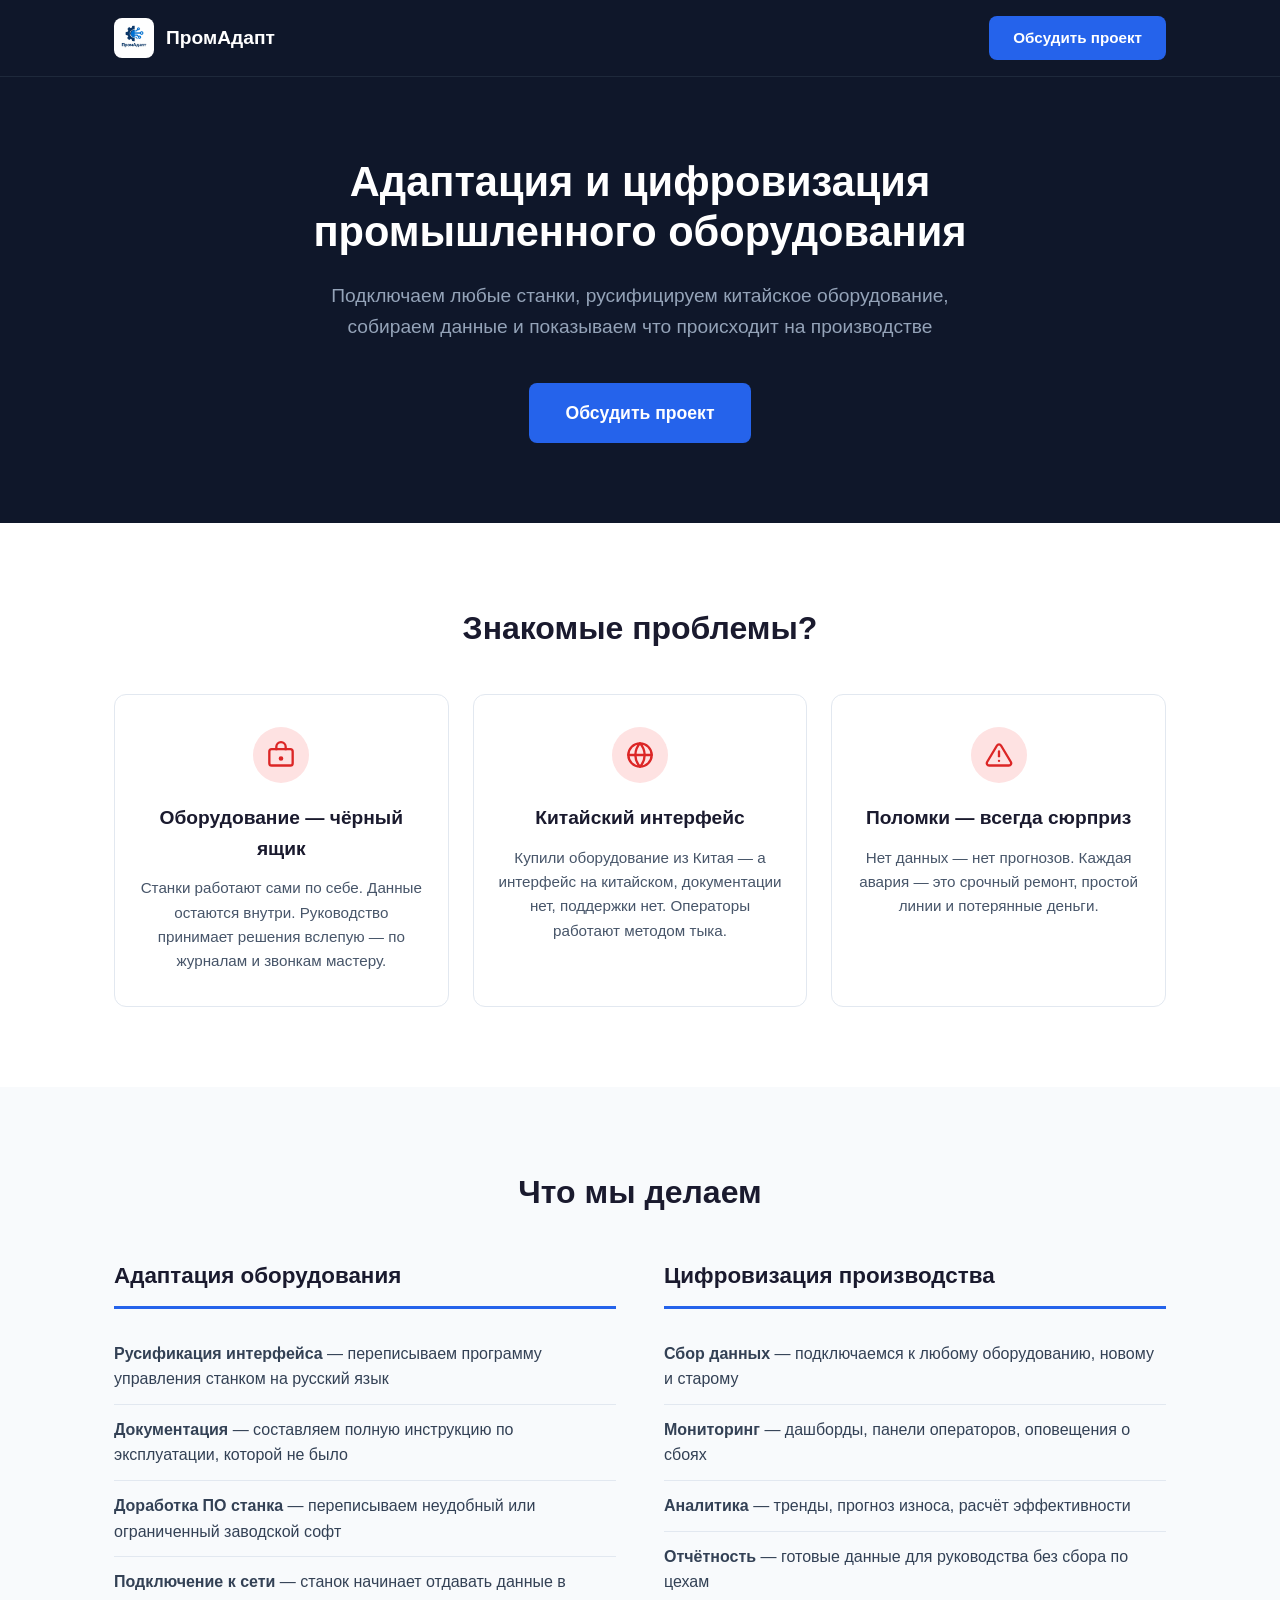
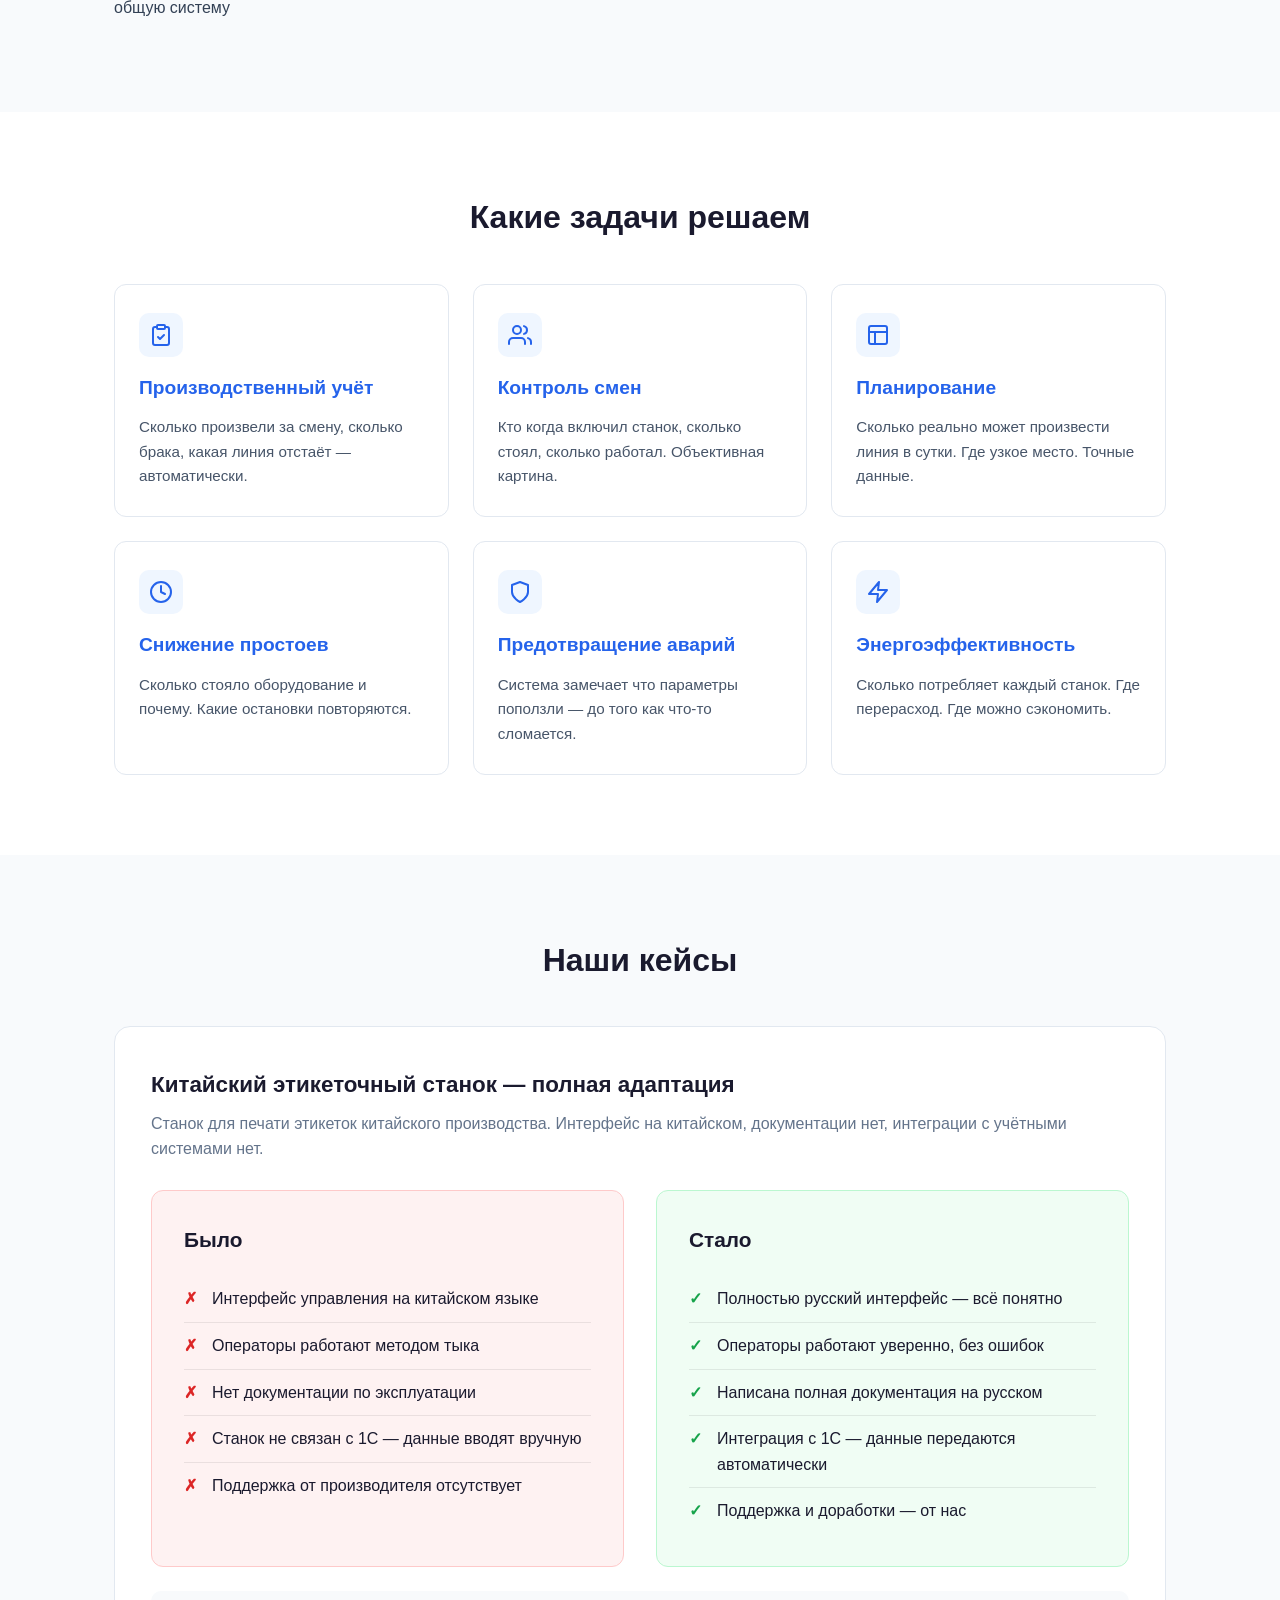
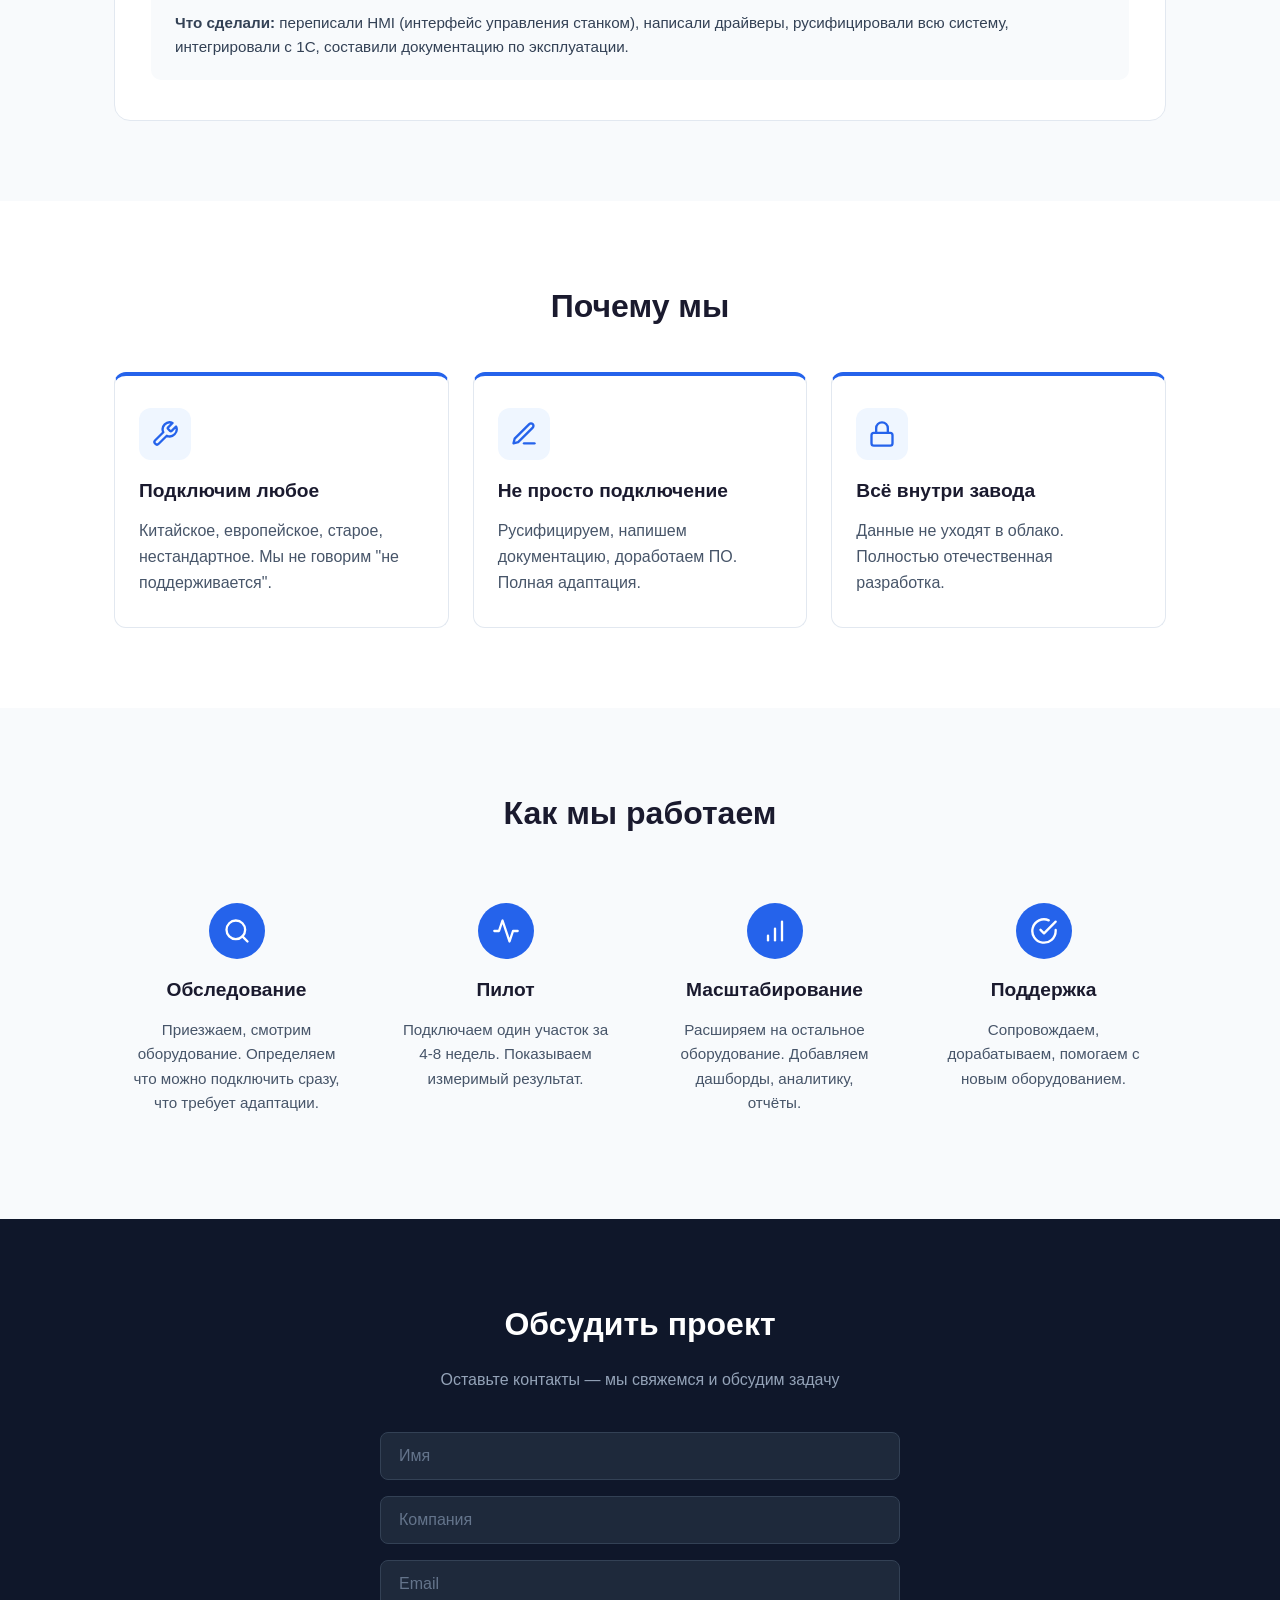
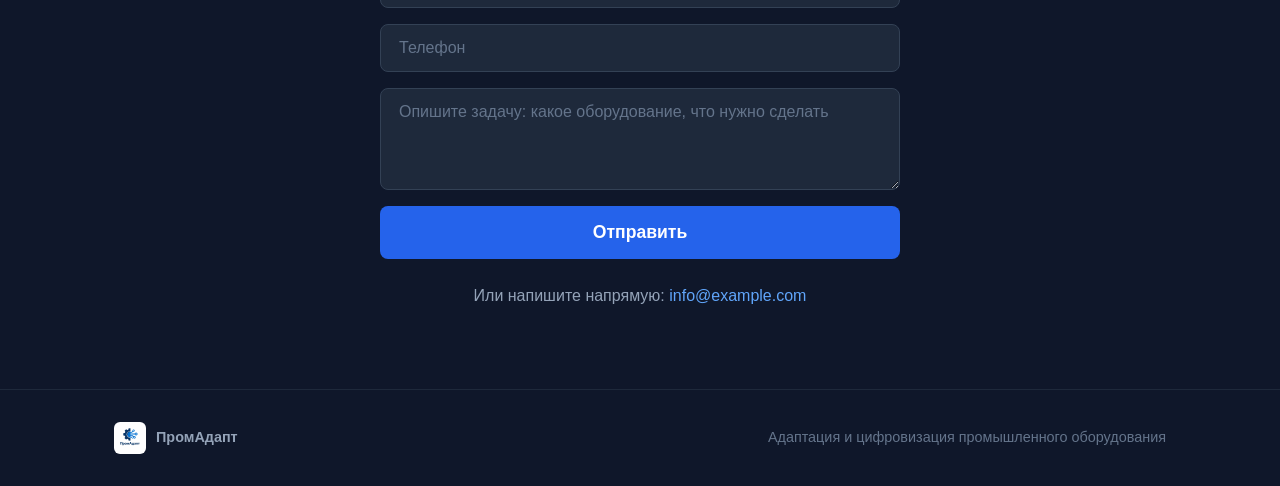
==== index.html @ c541c6a9 "landing page" ====
<!DOCTYPE html>
<html lang="ru">
<head>
    <meta charset="UTF-8">
    <meta name="viewport" content="width=device-width, initial-scale=1.0">
    <title>ПромАдапт — адаптация и цифровизация промышленного оборудования</title>
    <link rel="icon" type="image/png" href="img.png">
    <link rel="stylesheet" href="style.css">
</head>
<body>

<nav class="navbar">
    <div class="container nav-inner">
        <a href="#" class="logo">
            <img src="img.png" alt="ПромАдапт" class="logo-img">
            <span class="logo-text">ПромАдапт</span>
        </a>
        <a href="#contact" class="nav-btn">Обсудить проект</a>
    </div>
</nav>

<header class="hero">
    <div class="container">
        <h1>Адаптация и цифровизация промышленного оборудования</h1>
        <p class="hero-sub">Подключаем любые станки, русифицируем китайское оборудование, собираем данные и показываем что происходит на производстве</p>
        <a href="#contact" class="btn">Обсудить проект</a>
    </div>
</header>

<section class="problems">
    <div class="container">
        <h2>Знакомые проблемы?</h2>
        <div class="grid-3">
            <div class="card">
                <div class="card-icon"><svg width="28" height="28" viewBox="0 0 24 24" fill="none" stroke="currentColor" stroke-width="2" stroke-linecap="round" stroke-linejoin="round"><rect x="2" y="7" width="20" height="14" rx="2"/><path d="M16 7V5a4 4 0 0 0-8 0v2"/><circle cx="12" cy="15" r="1"/></svg></div>
                <h3>Оборудование — чёрный ящик</h3>
                <p>Станки работают сами по себе. Данные остаются внутри. Руководство принимает решения вслепую — по журналам и звонкам мастеру.</p>
            </div>
            <div class="card">
                <div class="card-icon"><svg width="28" height="28" viewBox="0 0 24 24" fill="none" stroke="currentColor" stroke-width="2" stroke-linecap="round" stroke-linejoin="round"><circle cx="12" cy="12" r="10"/><path d="M2 12h20"/><path d="M12 2a15.3 15.3 0 0 1 4 10 15.3 15.3 0 0 1-4 10 15.3 15.3 0 0 1-4-10 15.3 15.3 0 0 1 4-10z"/></svg></div>
                <h3>Китайский интерфейс</h3>
                <p>Купили оборудование из Китая — а интерфейс на китайском, документации нет, поддержки нет. Операторы работают методом тыка.</p>
            </div>
            <div class="card">
                <div class="card-icon"><svg width="28" height="28" viewBox="0 0 24 24" fill="none" stroke="currentColor" stroke-width="2" stroke-linecap="round" stroke-linejoin="round"><path d="M10.29 3.86L1.82 18a2 2 0 0 0 1.71 3h16.94a2 2 0 0 0 1.71-3L13.71 3.86a2 2 0 0 0-3.42 0z"/><line x1="12" y1="9" x2="12" y2="13"/><line x1="12" y1="17" x2="12.01" y2="17"/></svg></div>
                <h3>Поломки — всегда сюрприз</h3>
                <p>Нет данных — нет прогнозов. Каждая авария — это срочный ремонт, простой линии и потерянные деньги.</p>
            </div>
        </div>
    </div>
</section>

<section class="services">
    <div class="container">
        <h2>Что мы делаем</h2>
        <div class="two-cols">
            <div class="col">
                <h3>Адаптация оборудования</h3>
                <ul>
                    <li><strong>Русификация интерфейса</strong> — переписываем программу управления станком на русский язык</li>
                    <li><strong>Документация</strong> — составляем полную инструкцию по эксплуатации, которой не было</li>
                    <li><strong>Доработка ПО станка</strong> — переписываем неудобный или ограниченный заводской софт</li>
                    <li><strong>Подключение к сети</strong> — станок начинает отдавать данные в общую систему</li>
                </ul>
            </div>
            <div class="col">
                <h3>Цифровизация производства</h3>
                <ul>
                    <li><strong>Сбор данных</strong> — подключаемся к любому оборудованию, новому и старому</li>
                    <li><strong>Мониторинг</strong> — дашборды, панели операторов, оповещения о сбоях</li>
                    <li><strong>Аналитика</strong> — тренды, прогноз износа, расчёт эффективности</li>
                    <li><strong>Отчётность</strong> — готовые данные для руководства без сбора по цехам</li>
                </ul>
            </div>
        </div>
    </div>
</section>

<section class="tasks">
    <div class="container">
        <h2>Какие задачи решаем</h2>
        <div class="grid-3">
            <div class="task-card">
                <div class="task-icon"><svg width="24" height="24" viewBox="0 0 24 24" fill="none" stroke="currentColor" stroke-width="2" stroke-linecap="round" stroke-linejoin="round"><path d="M16 4h2a2 2 0 0 1 2 2v14a2 2 0 0 1-2 2H6a2 2 0 0 1-2-2V6a2 2 0 0 1 2-2h2"/><rect x="8" y="2" width="8" height="4" rx="1"/><path d="M9 14l2 2 4-4"/></svg></div>
                <h3>Производственный учёт</h3>
                <p>Сколько произвели за смену, сколько брака, какая линия отстаёт — автоматически.</p>
            </div>
            <div class="task-card">
                <div class="task-icon"><svg width="24" height="24" viewBox="0 0 24 24" fill="none" stroke="currentColor" stroke-width="2" stroke-linecap="round" stroke-linejoin="round"><path d="M17 21v-2a4 4 0 0 0-4-4H5a4 4 0 0 0-4 4v2"/><circle cx="9" cy="7" r="4"/><path d="M23 21v-2a4 4 0 0 0-3-3.87"/><path d="M16 3.13a4 4 0 0 1 0 7.75"/></svg></div>
                <h3>Контроль смен</h3>
                <p>Кто когда включил станок, сколько стоял, сколько работал. Объективная картина.</p>
            </div>
            <div class="task-card">
                <div class="task-icon"><svg width="24" height="24" viewBox="0 0 24 24" fill="none" stroke="currentColor" stroke-width="2" stroke-linecap="round" stroke-linejoin="round"><rect x="3" y="3" width="18" height="18" rx="2"/><path d="M3 9h18"/><path d="M9 21V9"/></svg></div>
                <h3>Планирование</h3>
                <p>Сколько реально может произвести линия в сутки. Где узкое место. Точные данные.</p>
            </div>
            <div class="task-card">
                <div class="task-icon"><svg width="24" height="24" viewBox="0 0 24 24" fill="none" stroke="currentColor" stroke-width="2" stroke-linecap="round" stroke-linejoin="round"><circle cx="12" cy="12" r="10"/><polyline points="12 6 12 12 16 14"/></svg></div>
                <h3>Снижение простоев</h3>
                <p>Сколько стояло оборудование и почему. Какие остановки повторяются.</p>
            </div>
            <div class="task-card">
                <div class="task-icon"><svg width="24" height="24" viewBox="0 0 24 24" fill="none" stroke="currentColor" stroke-width="2" stroke-linecap="round" stroke-linejoin="round"><path d="M12 22s8-4 8-10V5l-8-3-8 3v7c0 6 8 10 8 10z"/></svg></div>
                <h3>Предотвращение аварий</h3>
                <p>Система замечает что параметры поползли — до того как что-то сломается.</p>
            </div>
            <div class="task-card">
                <div class="task-icon"><svg width="24" height="24" viewBox="0 0 24 24" fill="none" stroke="currentColor" stroke-width="2" stroke-linecap="round" stroke-linejoin="round"><path d="M13 2L3 14h9l-1 8 10-12h-9l1-8z"/></svg></div>
                <h3>Энергоэффективность</h3>
                <p>Сколько потребляет каждый станок. Где перерасход. Где можно сэкономить.</p>
            </div>
        </div>
    </div>
</section>

<section class="cases">
    <div class="container">
        <h2>Наши кейсы</h2>

        <div class="case">
            <h3>Китайский этикеточный станок — полная адаптация</h3>
            <p class="case-desc">Станок для печати этикеток китайского производства. Интерфейс на китайском, документации нет, интеграции с учётными системами нет.</p>
            <div class="comparison">
                <div class="comp-col comp-before">
                    <h3>Было</h3>
                    <ul>
                        <li>Интерфейс управления на китайском языке</li>
                        <li>Операторы работают методом тыка</li>
                        <li>Нет документации по эксплуатации</li>
                        <li>Станок не связан с 1С — данные вводят вручную</li>
                        <li>Поддержка от производителя отсутствует</li>
                    </ul>
                </div>
                <div class="comp-col comp-after">
                    <h3>Стало</h3>
                    <ul>
                        <li>Полностью русский интерфейс — всё понятно</li>
                        <li>Операторы работают уверенно, без ошибок</li>
                        <li>Написана полная документация на русском</li>
                        <li>Интеграция с 1С — данные передаются автоматически</li>
                        <li>Поддержка и доработки — от нас</li>
                    </ul>
                </div>
            </div>
            <div class="case-details">
                <p><strong>Что сделали:</strong> переписали HMI (интерфейс управления станком), написали драйверы, русифицировали всю систему, интегрировали с 1С, составили документацию по эксплуатации.</p>
            </div>
        </div>

    </div>
</section>

<section class="why-us">
    <div class="container">
        <h2>Почему мы</h2>
        <div class="grid-3">
            <div class="why-card">
                <div class="why-icon"><svg width="28" height="28" viewBox="0 0 24 24" fill="none" stroke="currentColor" stroke-width="2" stroke-linecap="round" stroke-linejoin="round"><path d="M14.7 6.3a1 1 0 0 0 0 1.4l1.6 1.6a1 1 0 0 0 1.4 0l3.77-3.77a6 6 0 0 1-7.94 7.94l-6.91 6.91a2.12 2.12 0 0 1-3-3l6.91-6.91a6 6 0 0 1 7.94-7.94l-3.76 3.76z"/></svg></div>
                <h3>Подключим любое</h3>
                <p>Китайское, европейское, старое, нестандартное. Мы не говорим "не поддерживается".</p>
            </div>
            <div class="why-card">
                <div class="why-icon"><svg width="28" height="28" viewBox="0 0 24 24" fill="none" stroke="currentColor" stroke-width="2" stroke-linecap="round" stroke-linejoin="round"><path d="M12 20h9"/><path d="M16.5 3.5a2.121 2.121 0 0 1 3 3L7 19l-4 1 1-4L16.5 3.5z"/></svg></div>
                <h3>Не просто подключение</h3>
                <p>Русифицируем, напишем документацию, доработаем ПО. Полная адаптация.</p>
            </div>
            <div class="why-card">
                <div class="why-icon"><svg width="28" height="28" viewBox="0 0 24 24" fill="none" stroke="currentColor" stroke-width="2" stroke-linecap="round" stroke-linejoin="round"><rect x="3" y="11" width="18" height="11" rx="2"/><path d="M7 11V7a5 5 0 0 1 10 0v4"/></svg></div>
                <h3>Всё внутри завода</h3>
                <p>Данные не уходят в облако. Полностью отечественная разработка.</p>
            </div>
        </div>
    </div>
</section>

<section class="process">
    <div class="container">
        <h2>Как мы работаем</h2>
        <div class="steps">
            <div class="step">
                <div class="step-icon"><svg width="28" height="28" viewBox="0 0 24 24" fill="none" stroke="currentColor" stroke-width="2" stroke-linecap="round" stroke-linejoin="round"><circle cx="11" cy="11" r="8"/><line x1="21" y1="21" x2="16.65" y2="16.65"/></svg></div>
                <h3>Обследование</h3>
                <p>Приезжаем, смотрим оборудование. Определяем что можно подключить сразу, что требует адаптации.</p>
            </div>
            <div class="step">
                <div class="step-icon"><svg width="28" height="28" viewBox="0 0 24 24" fill="none" stroke="currentColor" stroke-width="2" stroke-linecap="round" stroke-linejoin="round"><polyline points="22 12 18 12 15 21 9 3 6 12 2 12"/></svg></div>
                <h3>Пилот</h3>
                <p>Подключаем один участок за 4-8 недель. Показываем измеримый результат.</p>
            </div>
            <div class="step">
                <div class="step-icon"><svg width="28" height="28" viewBox="0 0 24 24" fill="none" stroke="currentColor" stroke-width="2" stroke-linecap="round" stroke-linejoin="round"><line x1="12" y1="20" x2="12" y2="10"/><line x1="18" y1="20" x2="18" y2="4"/><line x1="6" y1="20" x2="6" y2="16"/></svg></div>
                <h3>Масштабирование</h3>
                <p>Расширяем на остальное оборудование. Добавляем дашборды, аналитику, отчёты.</p>
            </div>
            <div class="step">
                <div class="step-icon"><svg width="28" height="28" viewBox="0 0 24 24" fill="none" stroke="currentColor" stroke-width="2" stroke-linecap="round" stroke-linejoin="round"><path d="M22 11.08V12a10 10 0 1 1-5.93-9.14"/><polyline points="22 4 12 14.01 9 11.01"/></svg></div>
                <h3>Поддержка</h3>
                <p>Сопровождаем, дорабатываем, помогаем с новым оборудованием.</p>
            </div>
        </div>
    </div>
</section>

<section class="contact" id="contact">
    <div class="container">
        <h2>Обсудить проект</h2>
        <p class="contact-sub">Оставьте контакты — мы свяжемся и обсудим задачу</p>
        <form class="form" action="mailto:info@example.com" method="POST" enctype="text/plain">
            <input type="text" name="name" placeholder="Имя" required>
            <input type="text" name="company" placeholder="Компания">
            <input type="email" name="email" placeholder="Email" required>
            <input type="tel" name="phone" placeholder="Телефон">
            <textarea name="message" placeholder="Опишите задачу: какое оборудование, что нужно сделать" rows="4"></textarea>
            <button type="submit" class="btn">Отправить</button>
        </form>
        <p class="contact-email">Или напишите напрямую: <a href="mailto:info@example.com">info@example.com</a></p>
    </div>
</section>

<footer>
    <div class="container footer-inner">
        <div class="footer-logo">
            <img src="img.png" alt="ПромАдапт" class="footer-logo-img">
            <span>ПромАдапт</span>
        </div>
        <p>Адаптация и цифровизация промышленного оборудования</p>
    </div>
</footer>

</body>
</html>
---- style.css ----
* {
    margin: 0;
    padding: 0;
    box-sizing: border-box;
}

body {
    font-family: -apple-system, BlinkMacSystemFont, "Segoe UI", Roboto, Helvetica, Arial, sans-serif;
    color: #1a1a2e;
    line-height: 1.6;
    background: #fff;
}

.container {
    max-width: 1100px;
    margin: 0 auto;
    padding: 0 24px;
}

h2 {
    font-size: 2rem;
    margin-bottom: 40px;
    text-align: center;
}

h3 {
    font-size: 1.2rem;
    margin-bottom: 12px;
}

/* Navbar */

.navbar {
    background: #0f172a;
    padding: 16px 0;
    border-bottom: 1px solid #1e293b;
    position: sticky;
    top: 0;
    z-index: 100;
}

.nav-inner {
    display: flex;
    align-items: center;
    justify-content: space-between;
}

.logo {
    display: flex;
    align-items: center;
    gap: 12px;
    text-decoration: none;
    color: #fff;
}

.logo-img {
    width: 40px;
    height: 40px;
    border-radius: 8px;
}

.logo-text {
    font-size: 1.2rem;
    font-weight: 700;
}

.nav-btn {
    background: #2563eb;
    color: #fff;
    padding: 10px 24px;
    border-radius: 8px;
    text-decoration: none;
    font-size: 0.95rem;
    font-weight: 600;
    transition: background 0.2s;
}

.nav-btn:hover {
    background: #1d4ed8;
}

/* Hero */

.hero {
    background: #0f172a;
    color: #fff;
    padding: 80px 24px 80px;
    text-align: center;
}

.hero h1 {
    font-size: 2.6rem;
    max-width: 800px;
    margin: 0 auto 24px;
    line-height: 1.2;
}

.hero-sub {
    font-size: 1.2rem;
    color: #94a3b8;
    max-width: 650px;
    margin: 0 auto 40px;
}

.btn {
    display: inline-block;
    background: #2563eb;
    color: #fff;
    padding: 16px 36px;
    border-radius: 8px;
    text-decoration: none;
    font-size: 1.1rem;
    font-weight: 600;
    border: none;
    cursor: pointer;
    transition: background 0.2s;
}

.btn:hover {
    background: #1d4ed8;
}

/* Sections */

section {
    padding: 80px 0;
}

section:nth-child(even) {
    background: #f8fafc;
}

/* Grid */

.grid-3 {
    display: grid;
    grid-template-columns: repeat(3, 1fr);
    gap: 24px;
}

/* Cards - problems */

.card {
    background: #fff;
    border: 1px solid #e2e8f0;
    border-radius: 12px;
    padding: 32px 24px;
    text-align: center;
}

.card-icon {
    width: 56px;
    height: 56px;
    background: #fee2e2;
    color: #dc2626;
    border-radius: 50%;
    display: flex;
    align-items: center;
    justify-content: center;
    font-size: 1.5rem;
    font-weight: 700;
    margin: 0 auto 20px;
}

.card p {
    color: #475569;
    font-size: 0.95rem;
}

/* Two columns */

.two-cols {
    display: grid;
    grid-template-columns: 1fr 1fr;
    gap: 48px;
}

.col ul {
    list-style: none;
    padding: 0;
}

.col li {
    padding: 12px 0;
    border-bottom: 1px solid #e2e8f0;
    color: #334155;
}

.col li:last-child {
    border-bottom: none;
}

.col h3 {
    font-size: 1.4rem;
    margin-bottom: 20px;
    padding-bottom: 12px;
    border-bottom: 3px solid #2563eb;
}

/* Task cards */

.task-card {
    background: #fff;
    border: 1px solid #e2e8f0;
    border-radius: 12px;
    padding: 28px 24px;
}

.task-icon {
    width: 44px;
    height: 44px;
    background: #eff6ff;
    color: #2563eb;
    border-radius: 10px;
    display: flex;
    align-items: center;
    justify-content: center;
    margin-bottom: 16px;
}

.task-card h3 {
    color: #2563eb;
}

.task-card p {
    color: #475569;
    font-size: 0.95rem;
}

/* Example / Comparison */

.comparison {
    display: grid;
    grid-template-columns: 1fr 1fr;
    gap: 32px;
}

.comp-col {
    border-radius: 12px;
    padding: 32px;
}

.comp-col h3 {
    font-size: 1.3rem;
    margin-bottom: 20px;
}

.comp-col ul {
    list-style: none;
    padding: 0;
}

.comp-col li {
    padding: 10px 0;
    padding-left: 28px;
    position: relative;
    border-bottom: 1px solid rgba(0, 0, 0, 0.08);
}

.comp-col li:last-child {
    border-bottom: none;
}

.comp-before {
    background: #fef2f2;
    border: 1px solid #fecaca;
}

.comp-before li::before {
    content: "\2717";
    position: absolute;
    left: 0;
    color: #dc2626;
    font-weight: 700;
}

.comp-after {
    background: #f0fdf4;
    border: 1px solid #bbf7d0;
}

.comp-after li::before {
    content: "\2713";
    position: absolute;
    left: 0;
    color: #16a34a;
    font-weight: 700;
}

/* Cases */

.case {
    background: #fff;
    border: 1px solid #e2e8f0;
    border-radius: 16px;
    padding: 40px 36px;
    margin-bottom: 32px;
}

.case:last-child {
    margin-bottom: 0;
}

.case > h3 {
    font-size: 1.4rem;
    margin-bottom: 8px;
}

.case-desc {
    color: #64748b;
    margin-bottom: 28px;
}

.case-details {
    margin-top: 24px;
    padding: 20px 24px;
    background: #f8fafc;
    border-radius: 10px;
    color: #334155;
    font-size: 0.95rem;
}

/* Why us */

.why-card {
    background: #fff;
    border: 1px solid #e2e8f0;
    border-radius: 12px;
    padding: 32px 24px;
    border-top: 4px solid #2563eb;
}

.why-icon {
    width: 52px;
    height: 52px;
    background: #eff6ff;
    color: #2563eb;
    border-radius: 12px;
    display: flex;
    align-items: center;
    justify-content: center;
    margin-bottom: 16px;
}

.why-card p {
    color: #475569;
}

/* Steps */

.steps {
    display: grid;
    grid-template-columns: repeat(4, 1fr);
    gap: 24px;
}

.step {
    text-align: center;
    padding: 24px 16px;
}

.step-icon {
    width: 56px;
    height: 56px;
    background: #2563eb;
    color: #fff;
    border-radius: 50%;
    display: flex;
    align-items: center;
    justify-content: center;
    margin: 0 auto 16px;
}

.step p {
    color: #475569;
    font-size: 0.95rem;
}

/* Contact form */

.contact {
    background: #0f172a;
    color: #fff;
    padding: 80px 0;
}

.contact h2 {
    color: #fff;
}

.contact-sub {
    text-align: center;
    color: #94a3b8;
    margin-bottom: 40px;
    margin-top: -24px;
}

.form {
    max-width: 520px;
    margin: 0 auto;
    display: flex;
    flex-direction: column;
    gap: 16px;
}

.form input,
.form textarea {
    padding: 14px 18px;
    border: 1px solid #334155;
    border-radius: 8px;
    background: #1e293b;
    color: #fff;
    font-size: 1rem;
    font-family: inherit;
    outline: none;
    transition: border-color 0.2s;
}

.form input::placeholder,
.form textarea::placeholder {
    color: #64748b;
}

.form input:focus,
.form textarea:focus {
    border-color: #2563eb;
}

.form .btn {
    width: 100%;
    padding: 16px;
    font-size: 1.1rem;
}

.contact-email {
    text-align: center;
    margin-top: 24px;
    color: #94a3b8;
}

.contact-email a {
    color: #60a5fa;
    text-decoration: none;
}

.contact-email a:hover {
    text-decoration: underline;
}

/* Footer */

footer {
    background: #0f172a;
    border-top: 1px solid #1e293b;
    padding: 32px 0;
    color: #64748b;
    font-size: 0.9rem;
}

.footer-inner {
    display: flex;
    align-items: center;
    justify-content: space-between;
}

.footer-logo {
    display: flex;
    align-items: center;
    gap: 10px;
    color: #94a3b8;
    font-weight: 600;
}

.footer-logo-img {
    width: 32px;
    height: 32px;
    border-radius: 6px;
}

/* Responsive */

@media (max-width: 768px) {
    .hero h1 {
        font-size: 1.8rem;
    }

    .hero-sub {
        font-size: 1rem;
    }

    h2 {
        font-size: 1.5rem;
    }

    .grid-3 {
        grid-template-columns: 1fr;
    }

    .two-cols {
        grid-template-columns: 1fr;
        gap: 32px;
    }

    .comparison {
        grid-template-columns: 1fr;
    }

    .steps {
        grid-template-columns: 1fr 1fr;
    }

    .footer-inner {
        flex-direction: column;
        gap: 12px;
        text-align: center;
    }
}

@media (max-width: 480px) {
    .nav-btn {
        padding: 8px 16px;
        font-size: 0.85rem;
    }

    .logo-text {
        font-size: 1rem;
    }
    .steps {
        grid-template-columns: 1fr;
    }

    section {
        padding: 56px 0;
    }

    .hero {
        padding: 64px 24px 56px;
    }
}
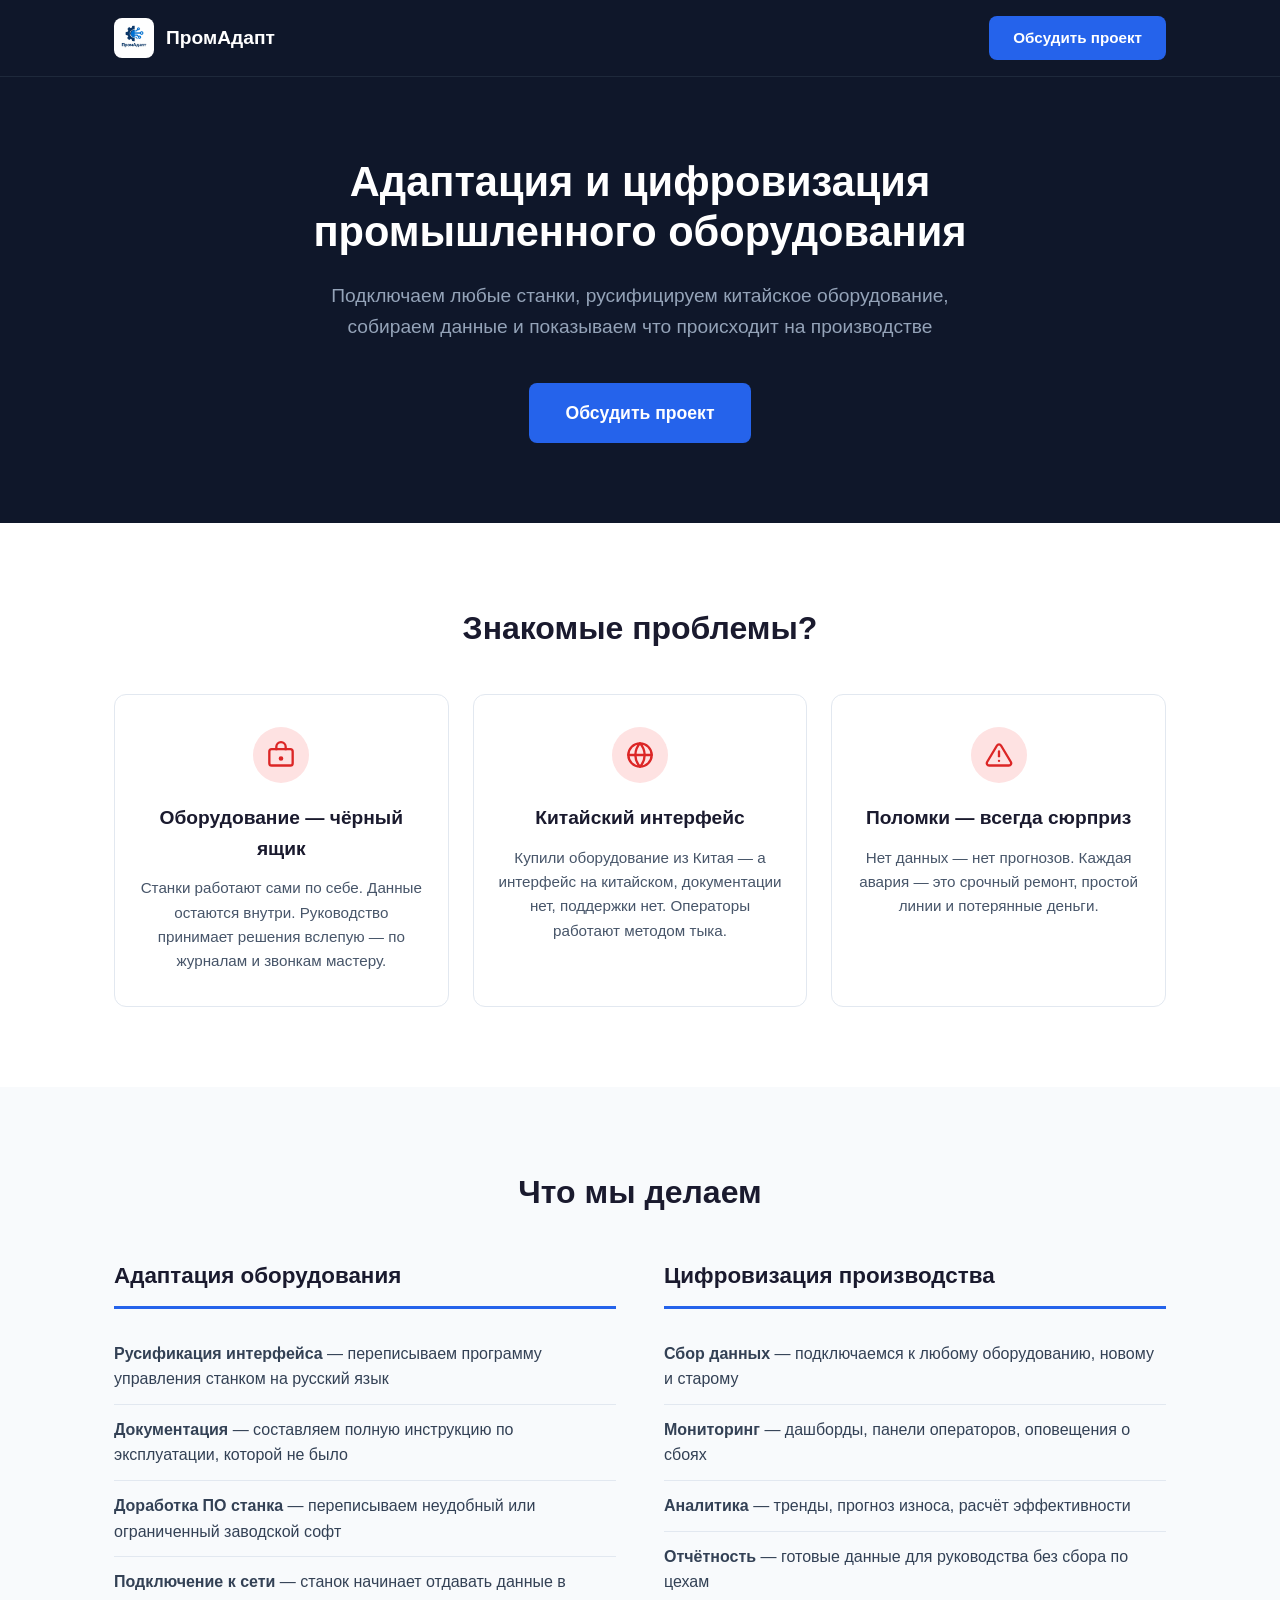
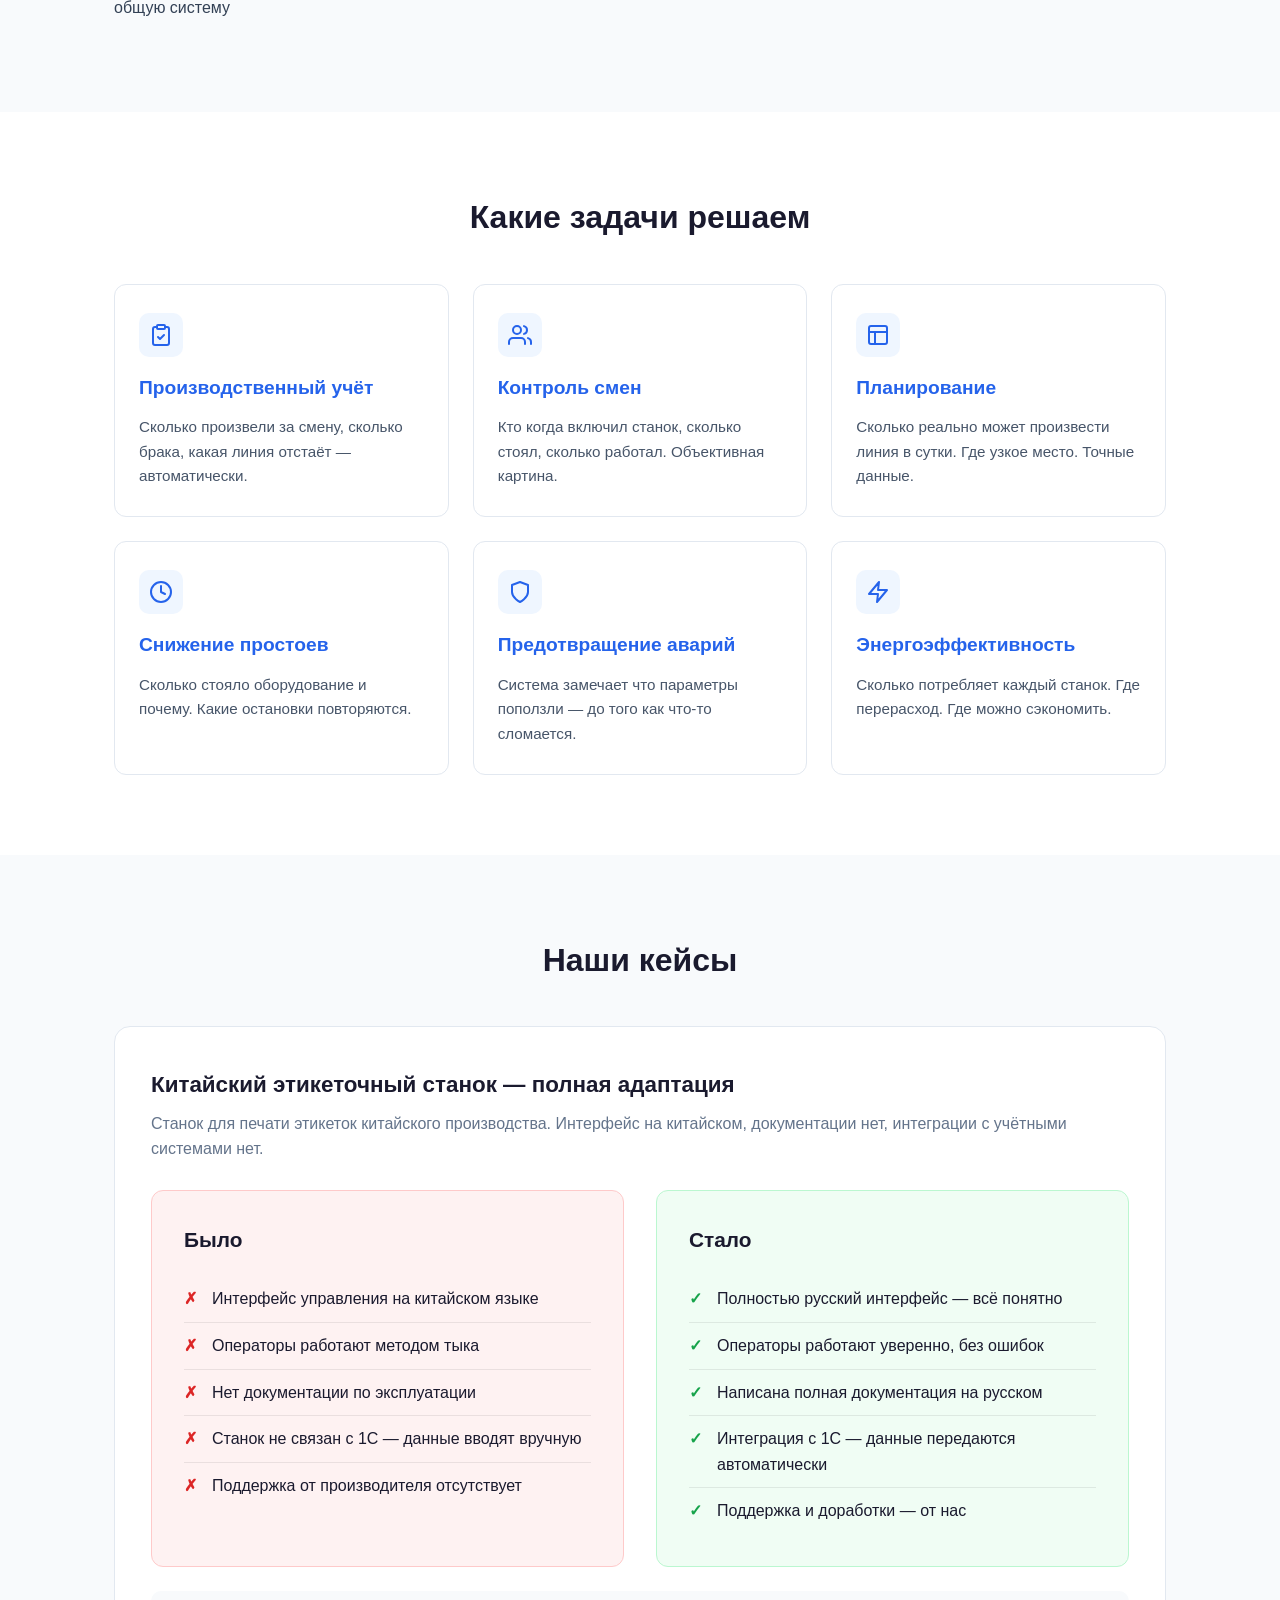
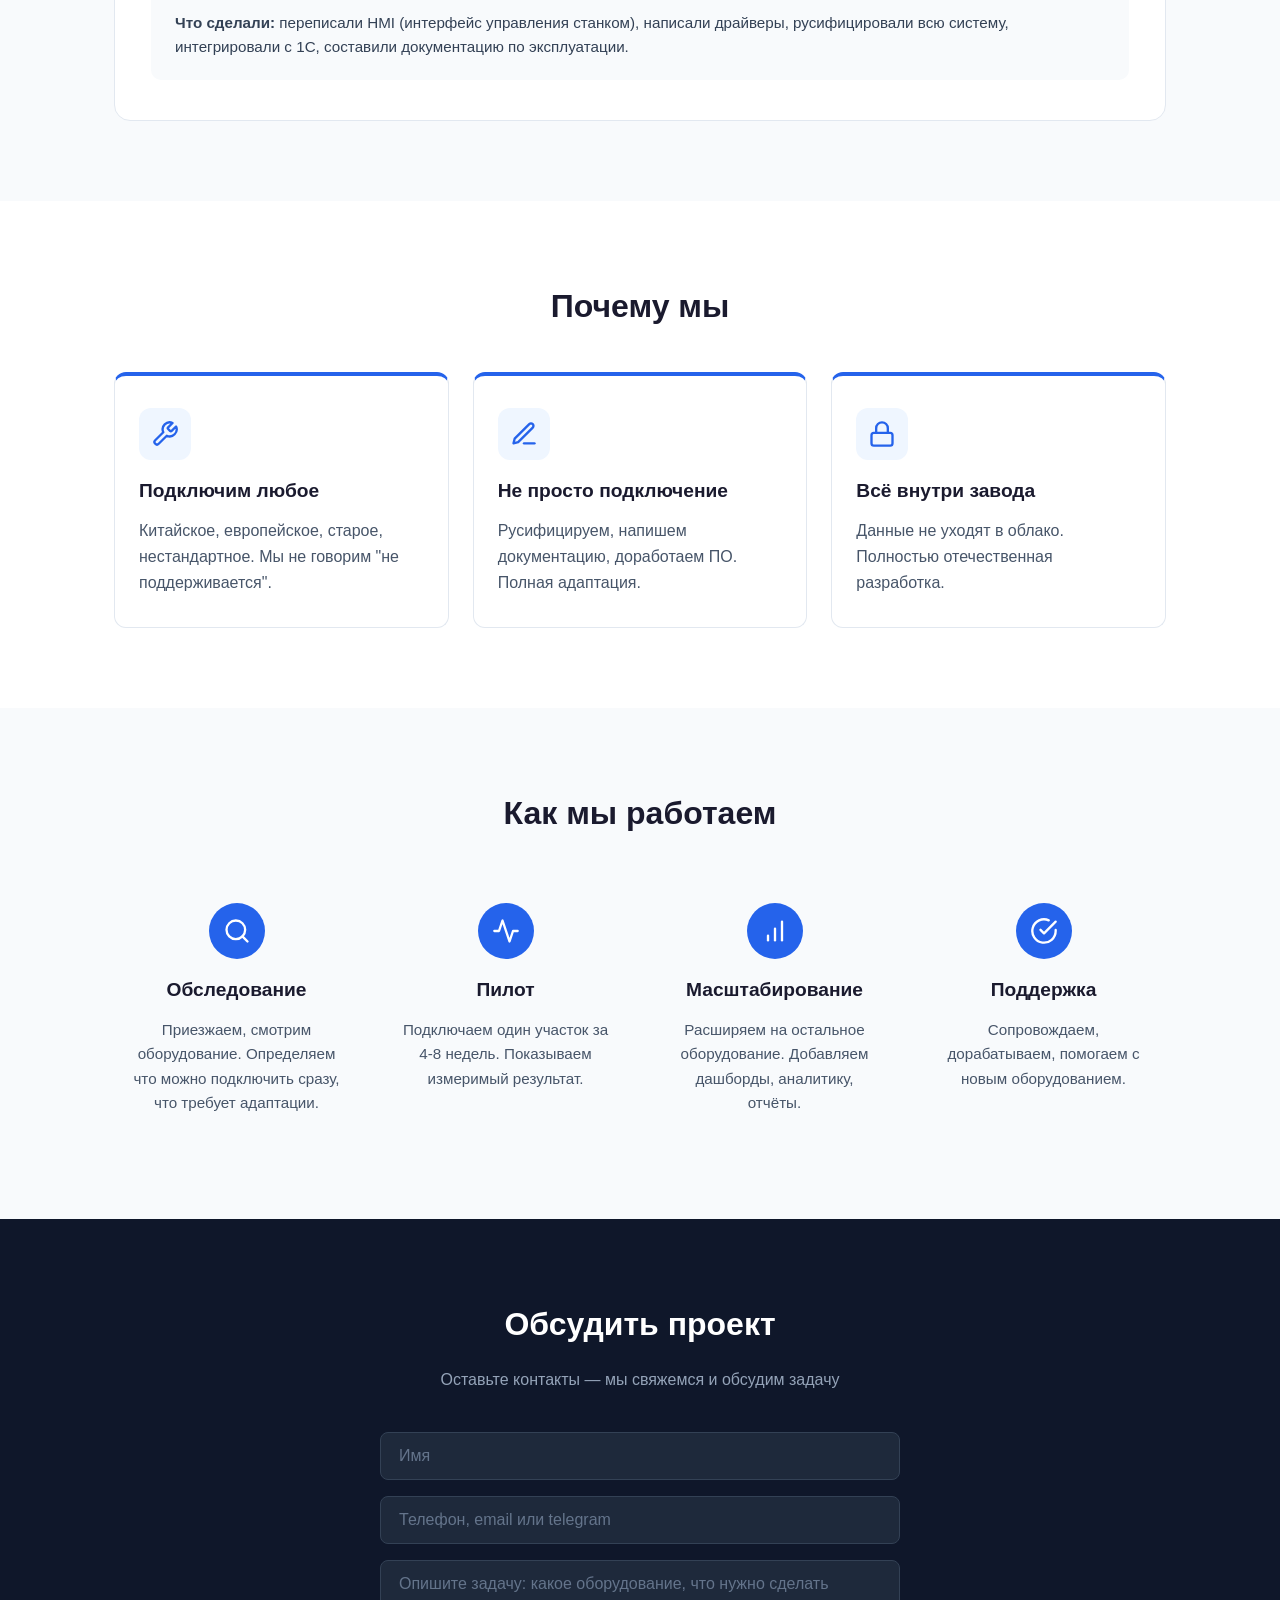
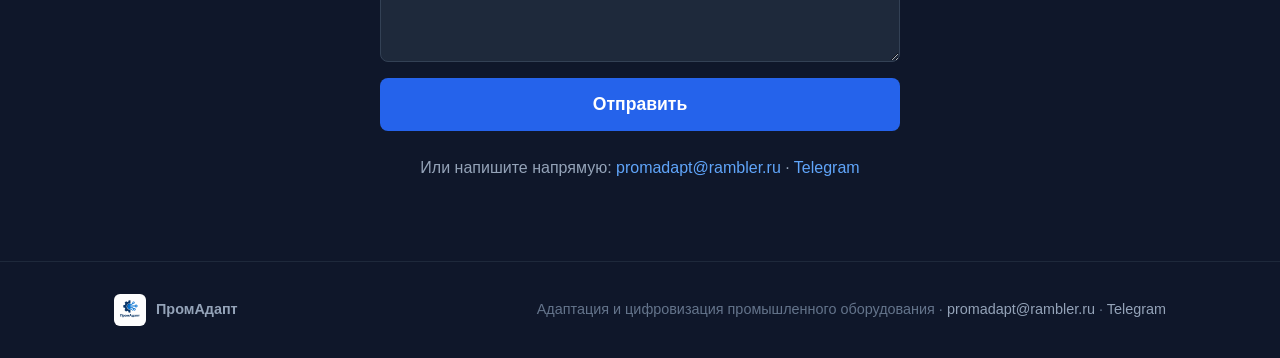
==== commit dbd7ff4d: "SEO, web3forms, contacts, telegram" ====
--- a/index.html
+++ b/index.html
@@ -4,6 +4,21 @@
     <meta charset="UTF-8">
     <meta name="viewport" content="width=device-width, initial-scale=1.0">
     <title>ПромАдапт — адаптация и цифровизация промышленного оборудования</title>
+    <meta name="description" content="Русифицируем китайское оборудование, пишем драйверы, подключаем станки к системам мониторинга. Интеграция с 1С, документация, доработка ПО.">
+    <meta name="keywords" content="адаптация оборудования, цифровизация производства, русификация станков, промышленный мониторинг, интеграция 1С, HMI, промышленное оборудование">
+    <meta name="author" content="ПромАдапт">
+    <meta name="robots" content="index, follow">
+    <link rel="canonical" href="https://promadapt.ru/">
+
+    <!-- Open Graph -->
+    <meta property="og:type" content="website">
+    <meta property="og:title" content="ПромАдапт — адаптация и цифровизация промышленного оборудования">
+    <meta property="og:description" content="Русифицируем китайское оборудование, пишем драйверы, подключаем станки к системам мониторинга. Интеграция с 1С, документация, доработка ПО.">
+    <meta property="og:url" content="https://promadapt.ru/">
+    <meta property="og:image" content="https://promadapt.ru/img.png">
+    <meta property="og:locale" content="ru_RU">
+    <meta property="og:site_name" content="ПромАдапт">
+
     <link rel="icon" type="image/png" href="img.png">
     <link rel="stylesheet" href="style.css">
 </head>
@@ -206,15 +221,16 @@
     <div class="container">
         <h2>Обсудить проект</h2>
         <p class="contact-sub">Оставьте контакты — мы свяжемся и обсудим задачу</p>
-        <form class="form" action="mailto:info@example.com" method="POST" enctype="text/plain">
+        <form class="form" action="https://api.web3forms.com/submit" method="POST">
+            <input type="hidden" name="access_key" value="e627de5f-bd6d-4f8f-ae8a-2dbe9c3d2cbc">
+            <input type="hidden" name="subject" value="Новая заявка с сайта ПромАдапт">
+            <input type="hidden" name="redirect" value="https://promadapt.ru/">
             <input type="text" name="name" placeholder="Имя" required>
-            <input type="text" name="company" placeholder="Компания">
-            <input type="email" name="email" placeholder="Email" required>
-            <input type="tel" name="phone" placeholder="Телефон">
+            <input type="text" name="contact" placeholder="Телефон, email или telegram" required>
             <textarea name="message" placeholder="Опишите задачу: какое оборудование, что нужно сделать" rows="4"></textarea>
             <button type="submit" class="btn">Отправить</button>
         </form>
-        <p class="contact-email">Или напишите напрямую: <a href="mailto:info@example.com">info@example.com</a></p>
+        <p class="contact-email">Или напишите напрямую: <a href="mailto:promadapt@rambler.ru">promadapt@rambler.ru</a> · <a href="https://t.me/prom_adapt">Telegram</a></p>
     </div>
 </section>
 
@@ -224,7 +240,7 @@
             <img src="img.png" alt="ПромАдапт" class="footer-logo-img">
             <span>ПромАдапт</span>
         </div>
-        <p>Адаптация и цифровизация промышленного оборудования</p>
+        <p>Адаптация и цифровизация промышленного оборудования · <a href="mailto:promadapt@rambler.ru">promadapt@rambler.ru</a> · <a href="https://t.me/prom_adapt">Telegram</a></p>
     </div>
 </footer>
 
--- a/style.css
+++ b/style.css
@@ -477,6 +477,15 @@
     border-radius: 6px;
 }
 
+footer a {
+    color: #94a3b8;
+    text-decoration: none;
+}
+
+footer a:hover {
+    text-decoration: underline;
+}
+
 /* Responsive */
 
 @media (max-width: 768px) {
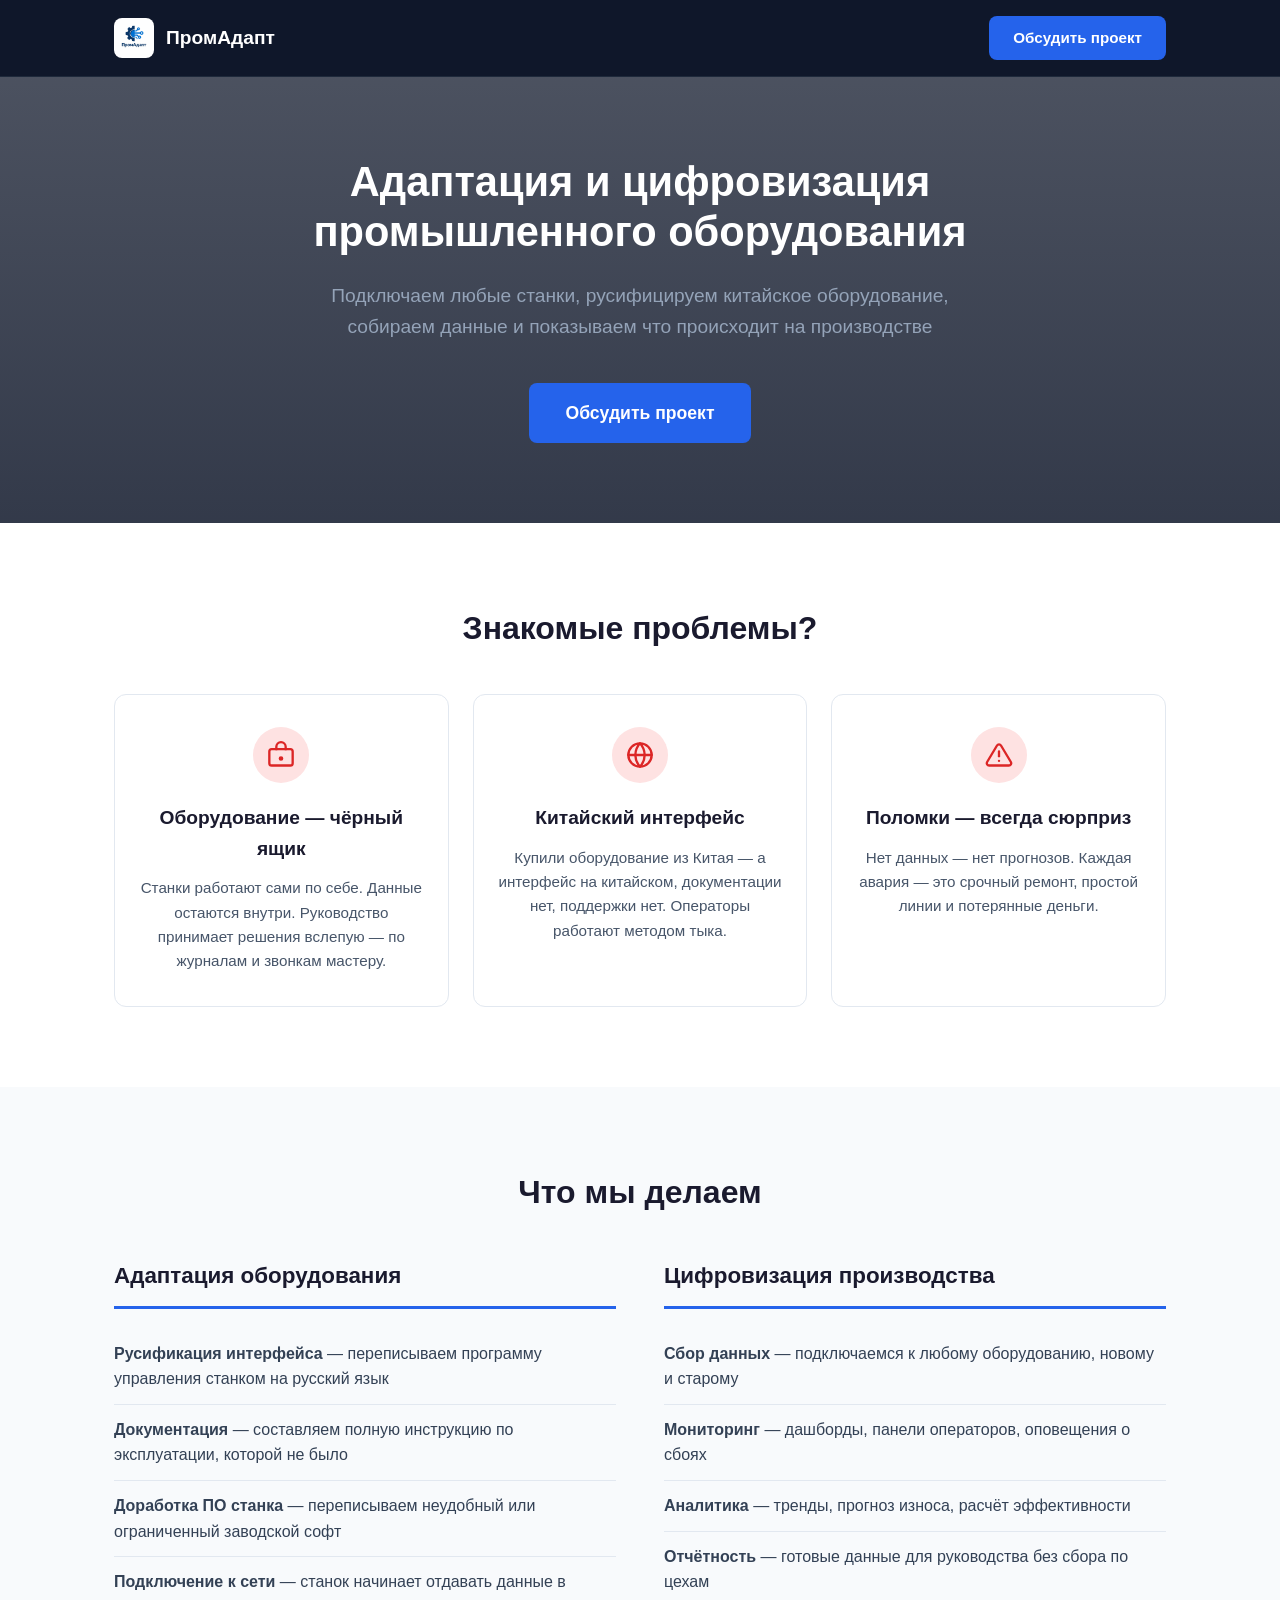
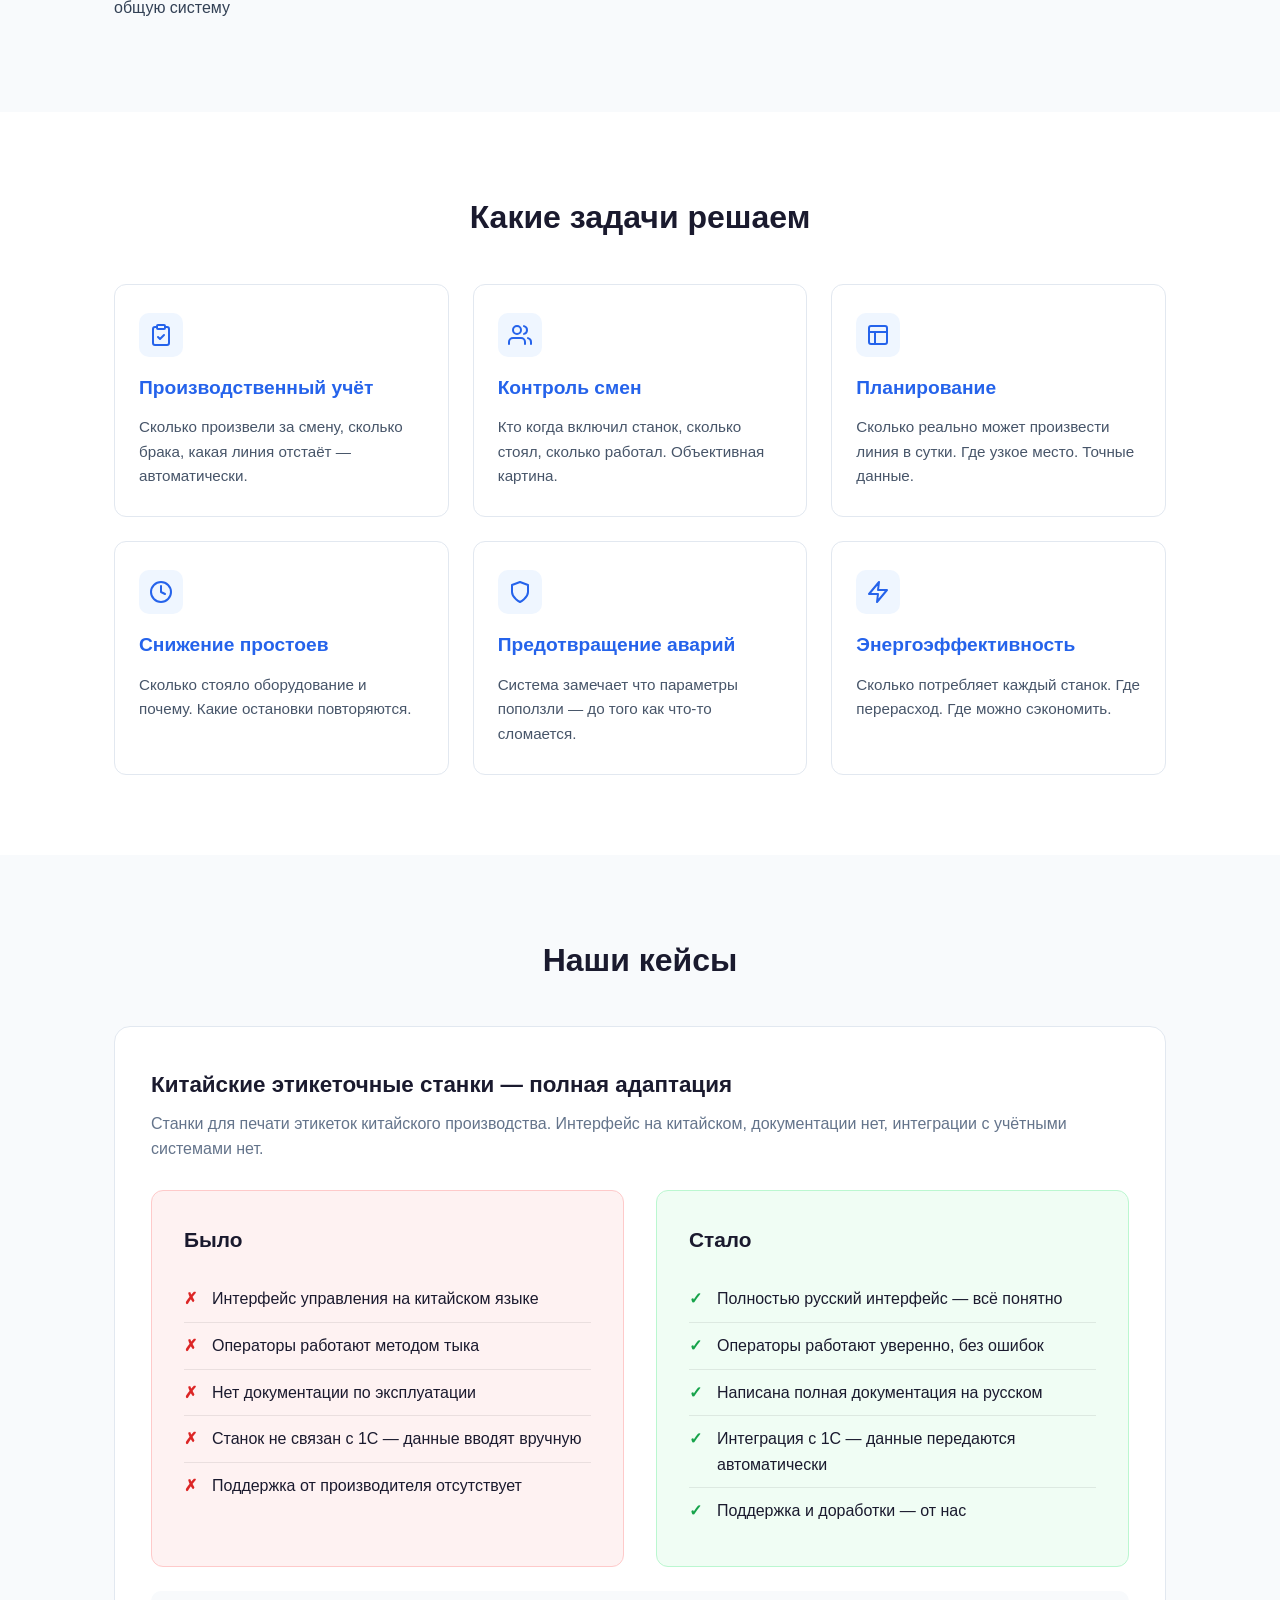
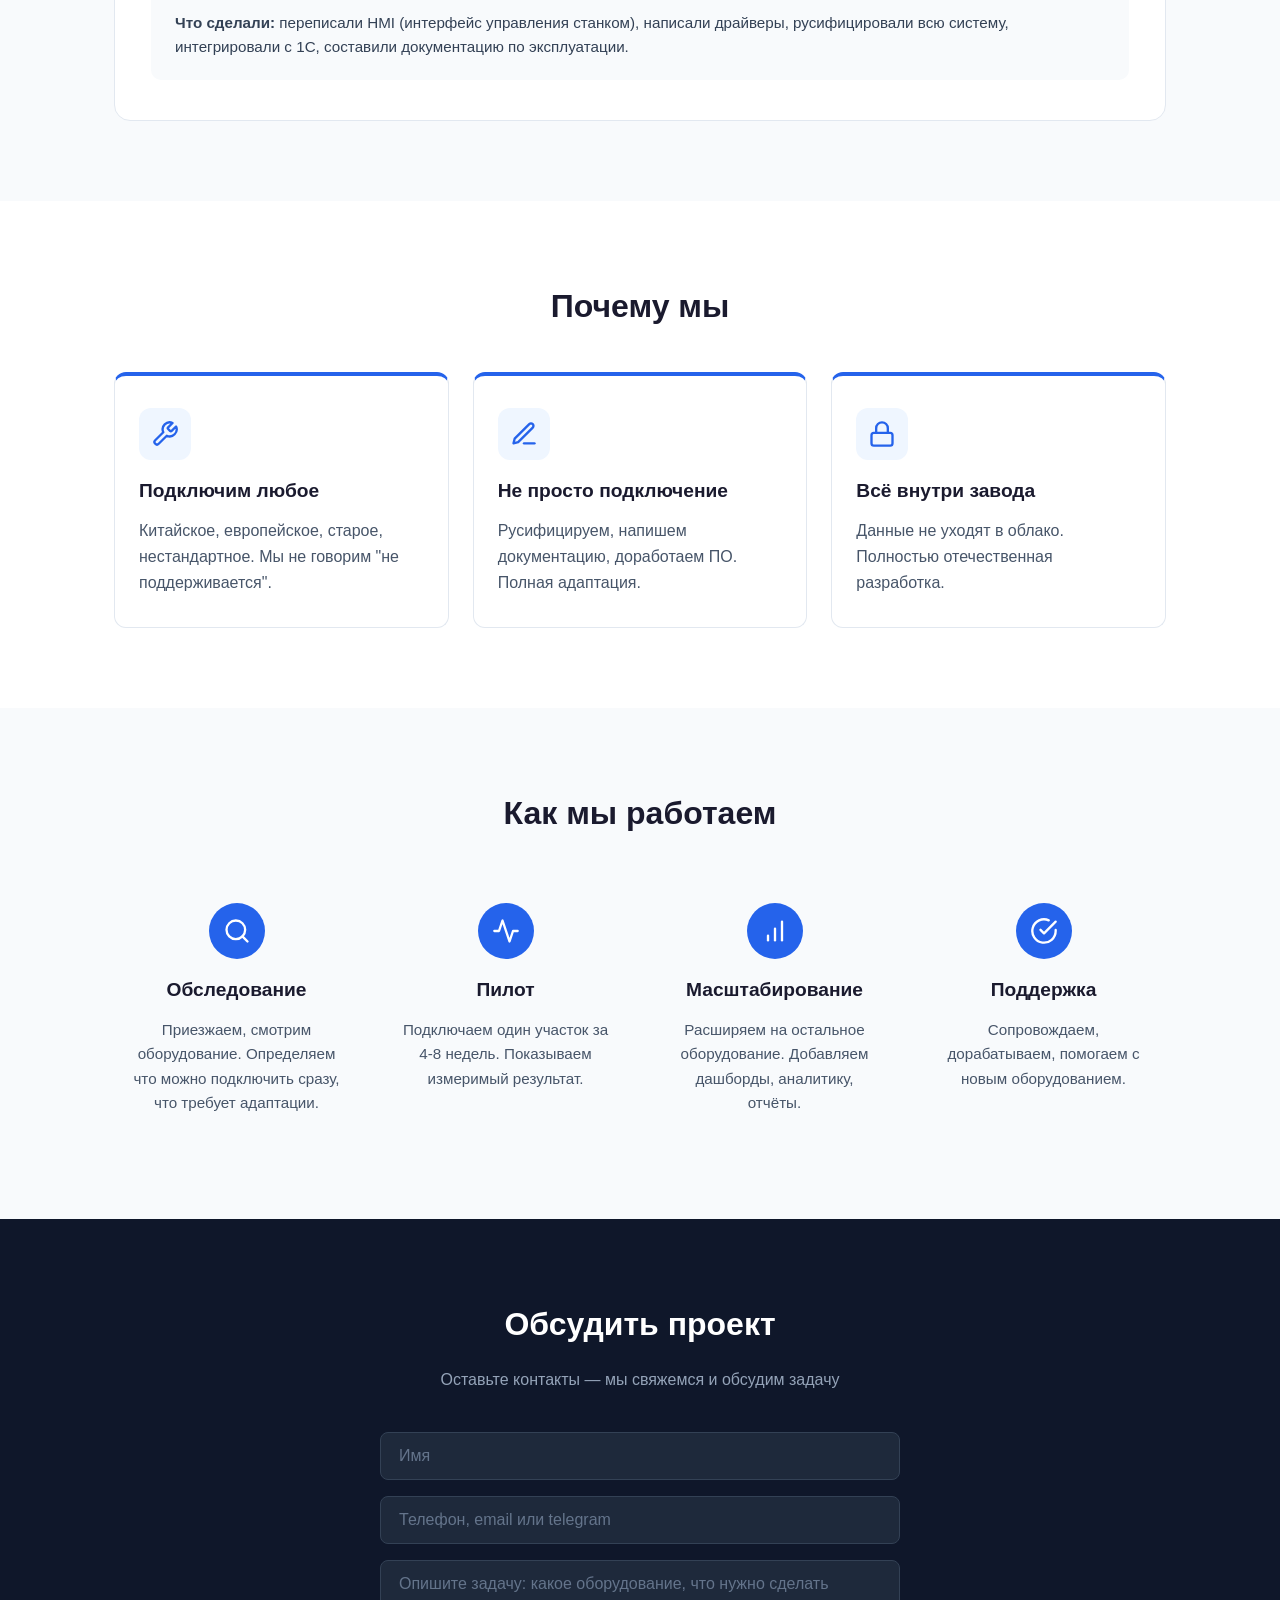
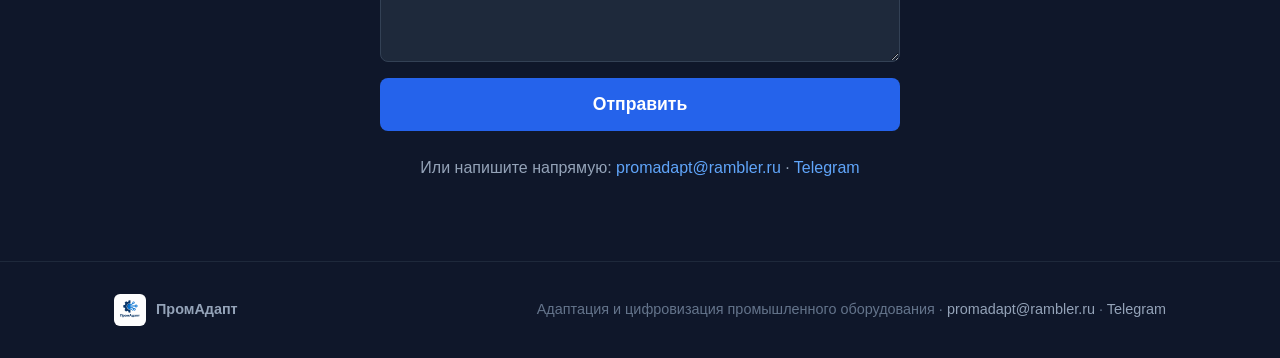
==== commit 8386d66e: "plural fix" ====
--- a/index.html
+++ b/index.html
@@ -134,8 +134,8 @@
         <h2>Наши кейсы</h2>
 
         <div class="case">
-            <h3>Китайский этикеточный станок — полная адаптация</h3>
-            <p class="case-desc">Станок для печати этикеток китайского производства. Интерфейс на китайском, документации нет, интеграции с учётными системами нет.</p>
+            <h3>Китайские этикеточные станки — полная адаптация</h3>
+            <p class="case-desc">Станки для печати этикеток китайского производства. Интерфейс на китайском, документации нет, интеграции с учётными системами нет.</p>
             <div class="comparison">
                 <div class="comp-col comp-before">
                     <h3>Было</h3>
--- a/style.css
+++ b/style.css
@@ -82,7 +82,7 @@
 /* Hero */
 
 .hero {
-    background: #0f172a;
+    background: linear-gradient(rgba(15, 23, 42, 0.75), rgba(15, 23, 42, 0.85)), url('img_1.png') center/cover no-repeat;
     color: #fff;
     padding: 80px 24px 80px;
     text-align: center;
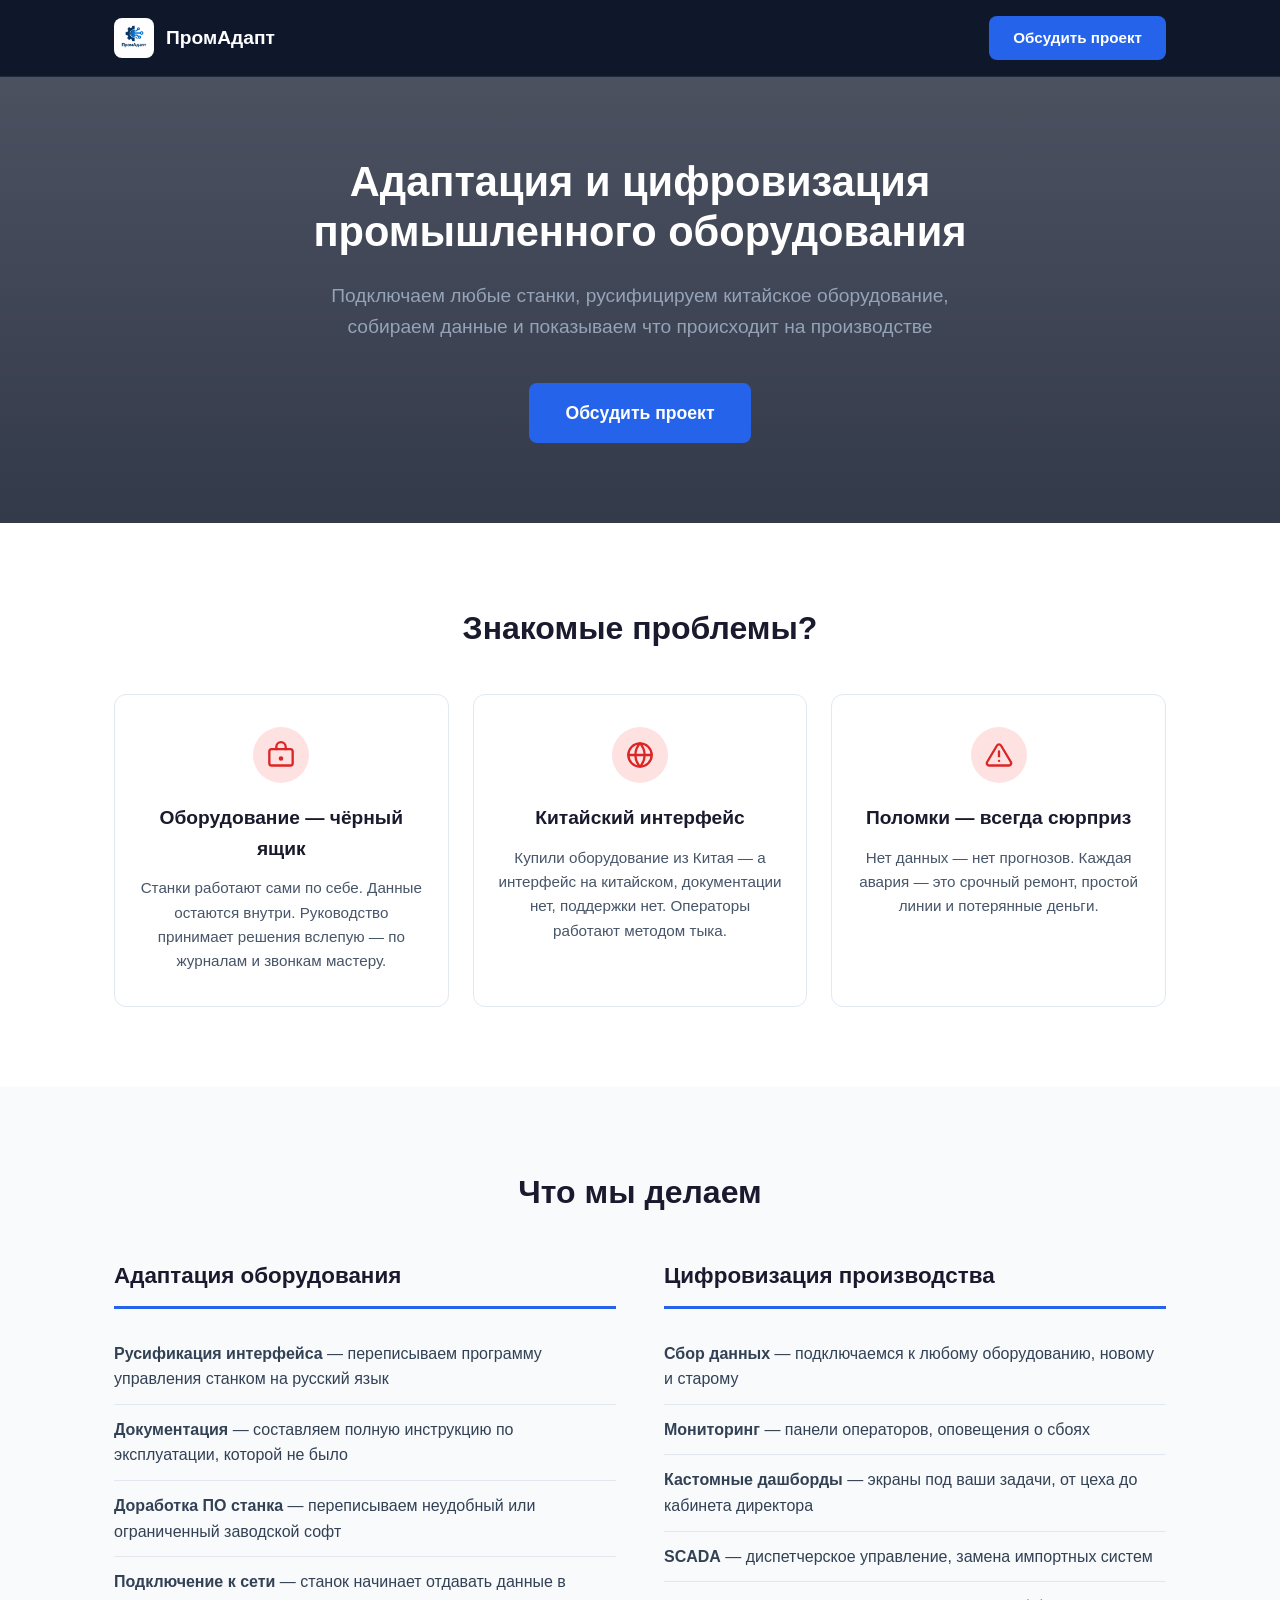
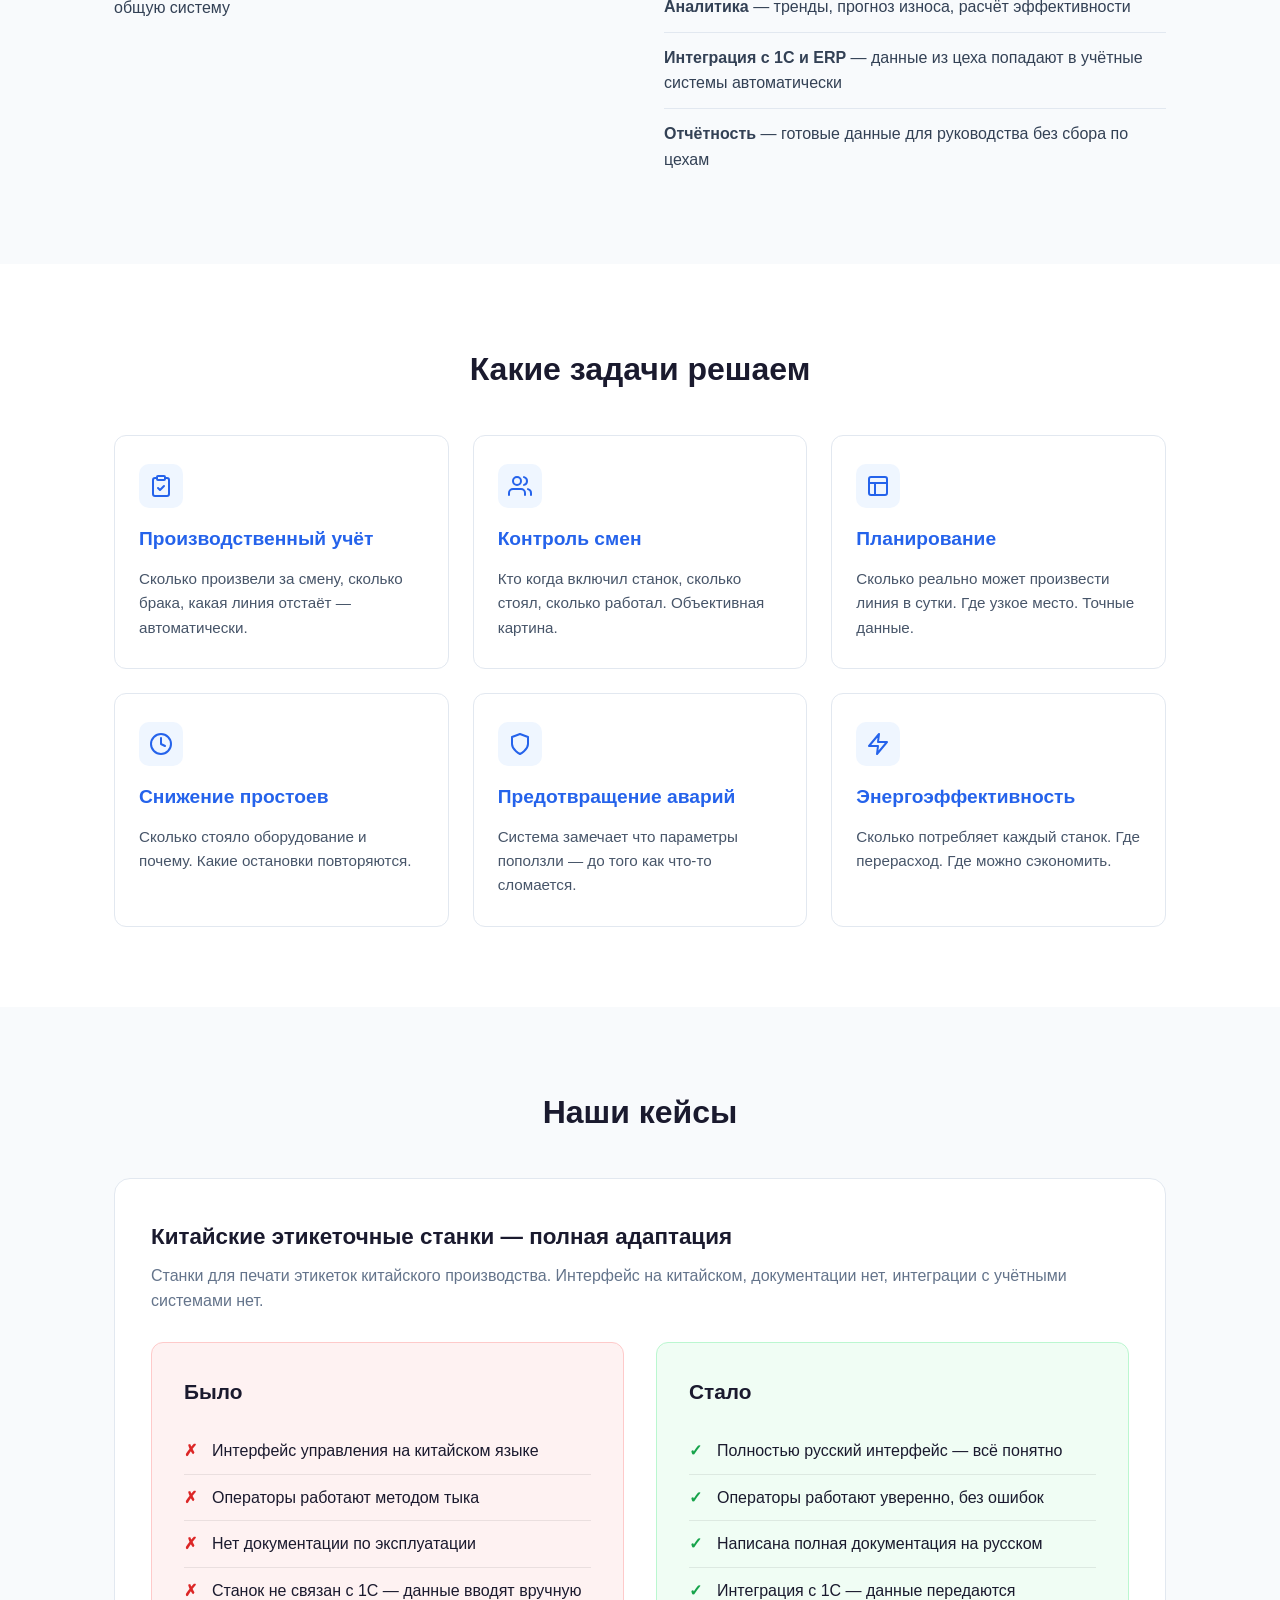
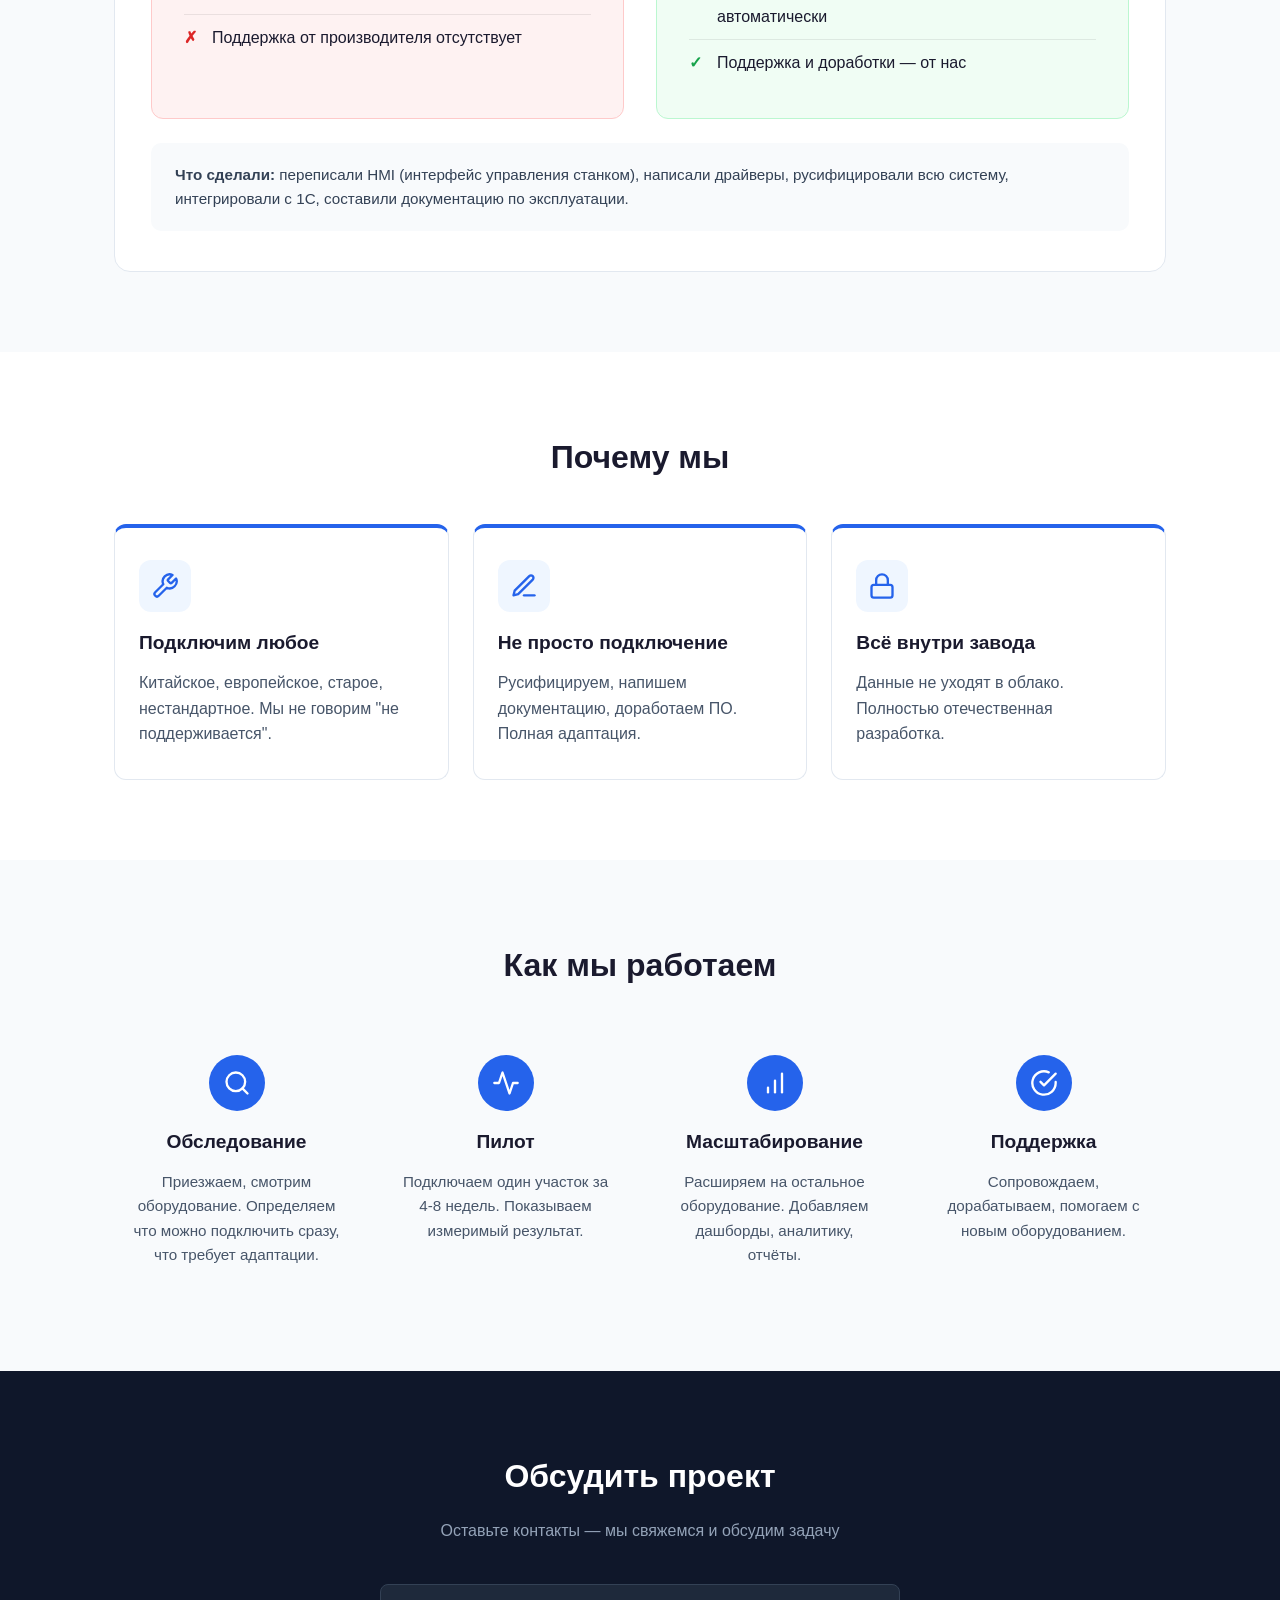
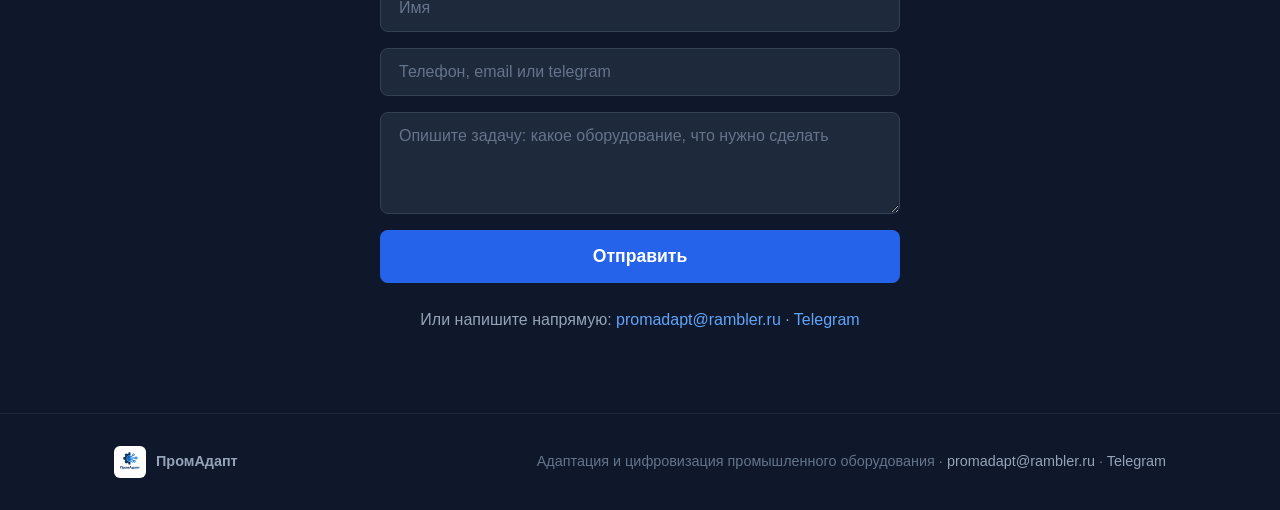
==== commit 359b71b8: "add scada, dashboards, 1c integration" ====
--- a/index.html
+++ b/index.html
@@ -82,8 +82,11 @@
                 <h3>Цифровизация производства</h3>
                 <ul>
                     <li><strong>Сбор данных</strong> — подключаемся к любому оборудованию, новому и старому</li>
-                    <li><strong>Мониторинг</strong> — дашборды, панели операторов, оповещения о сбоях</li>
+                    <li><strong>Мониторинг</strong> — панели операторов, оповещения о сбоях</li>
+                    <li><strong>Кастомные дашборды</strong> — экраны под ваши задачи, от цеха до кабинета директора</li>
+                    <li><strong>SCADA</strong> — диспетчерское управление, замена импортных систем</li>
                     <li><strong>Аналитика</strong> — тренды, прогноз износа, расчёт эффективности</li>
+                    <li><strong>Интеграция с 1С и ERP</strong> — данные из цеха попадают в учётные системы автоматически</li>
                     <li><strong>Отчётность</strong> — готовые данные для руководства без сбора по цехам</li>
                 </ul>
             </div>
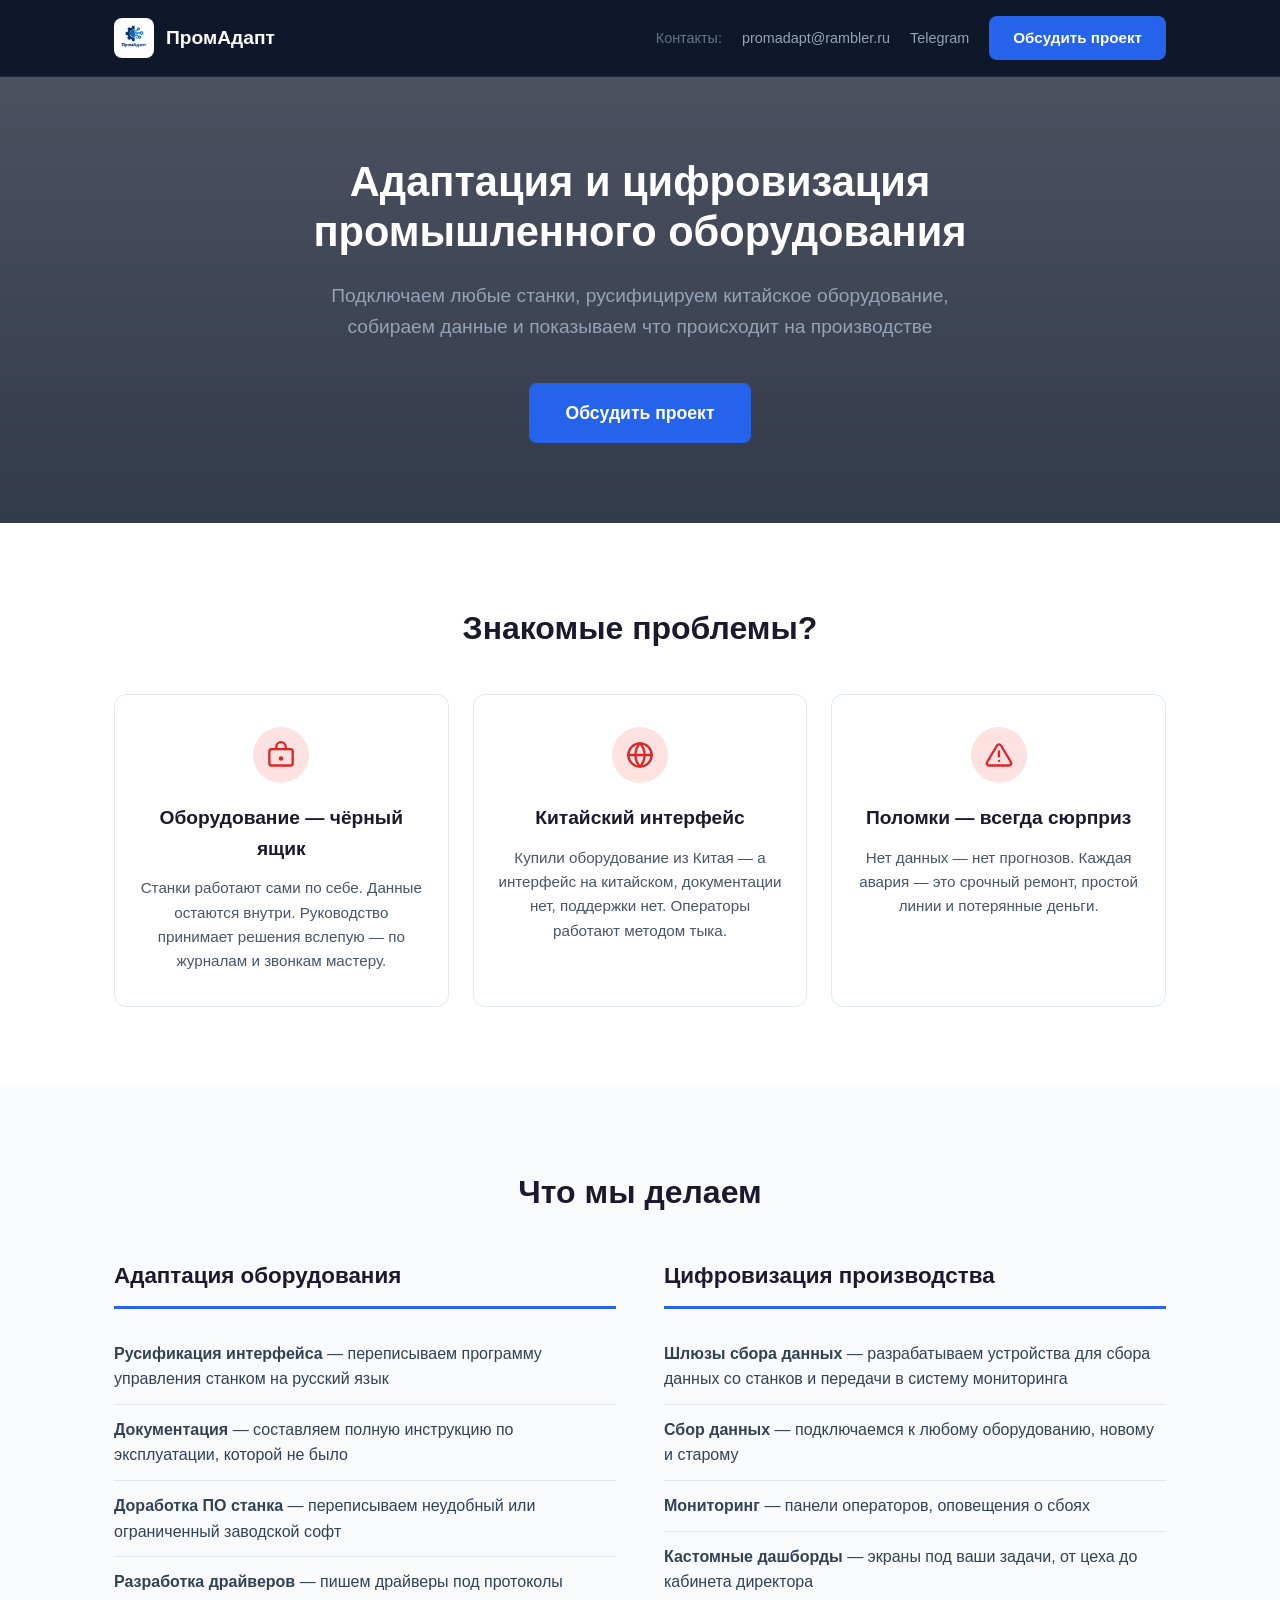
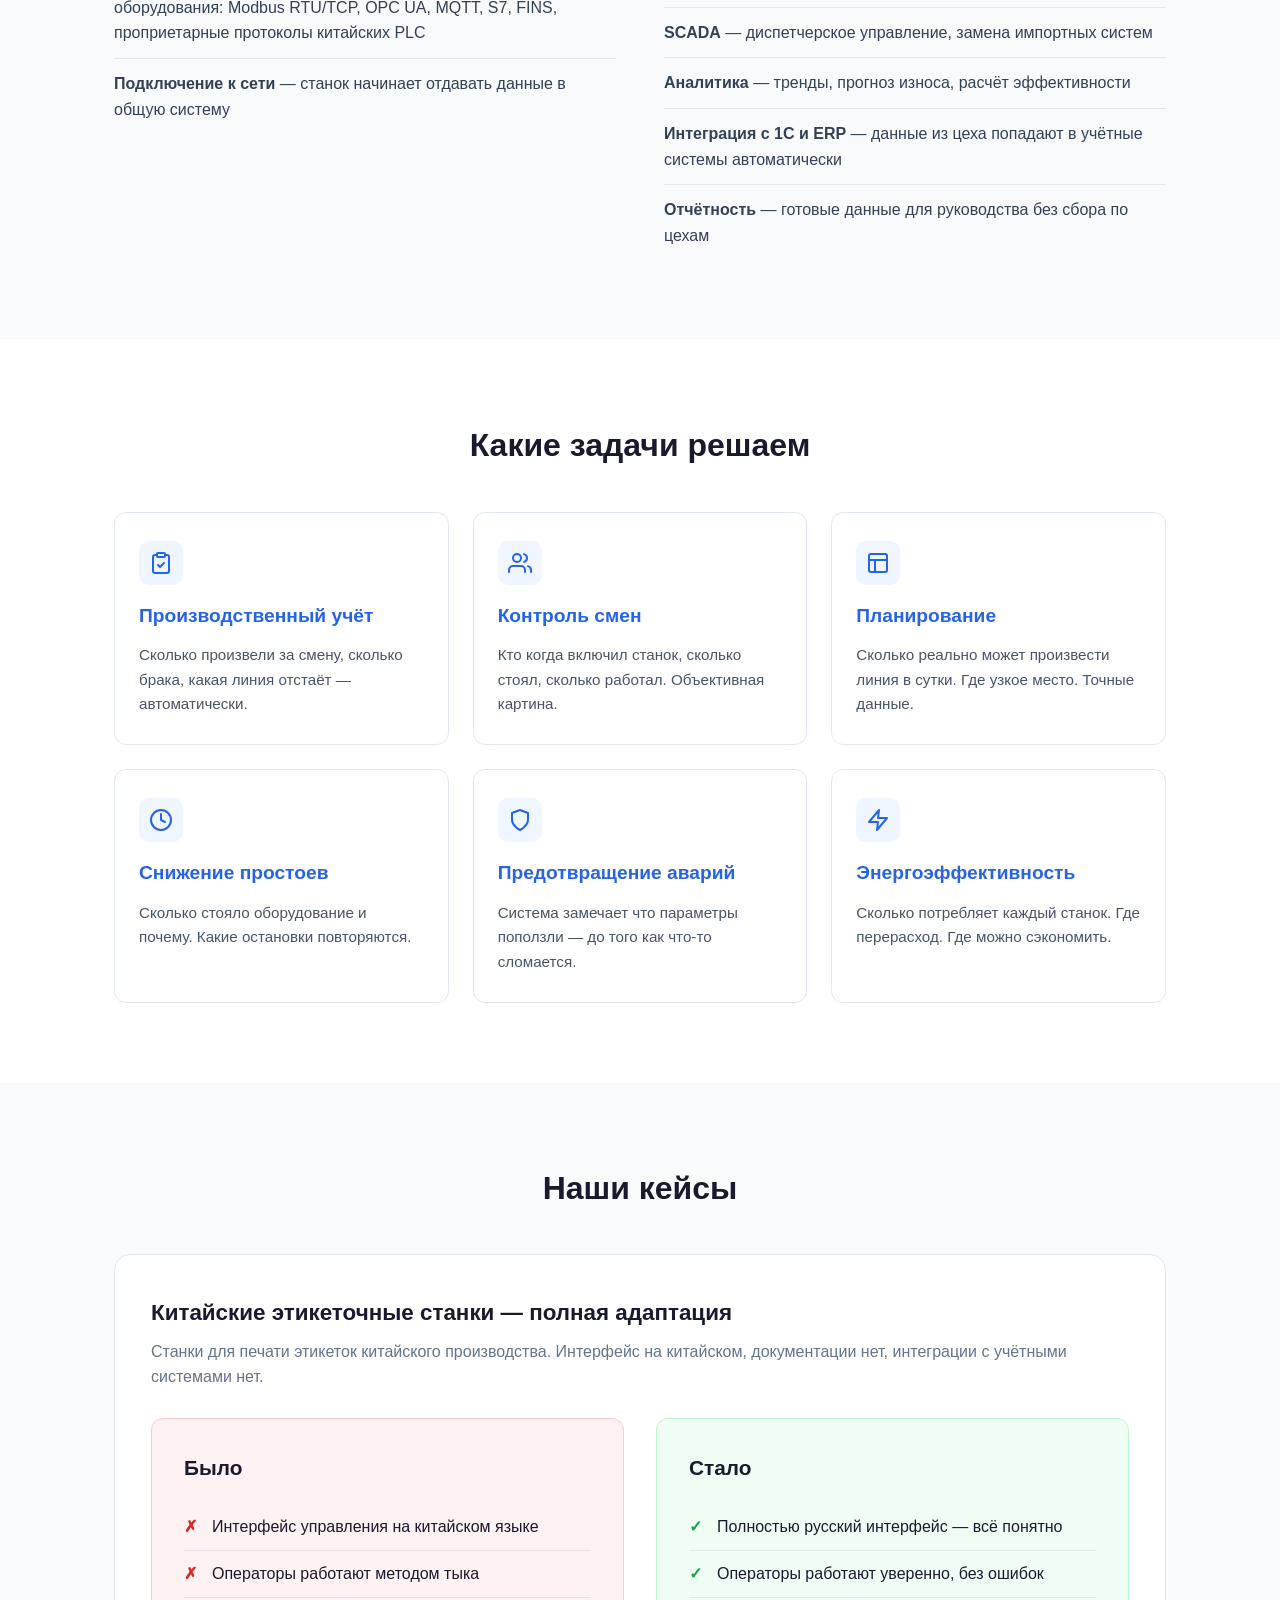
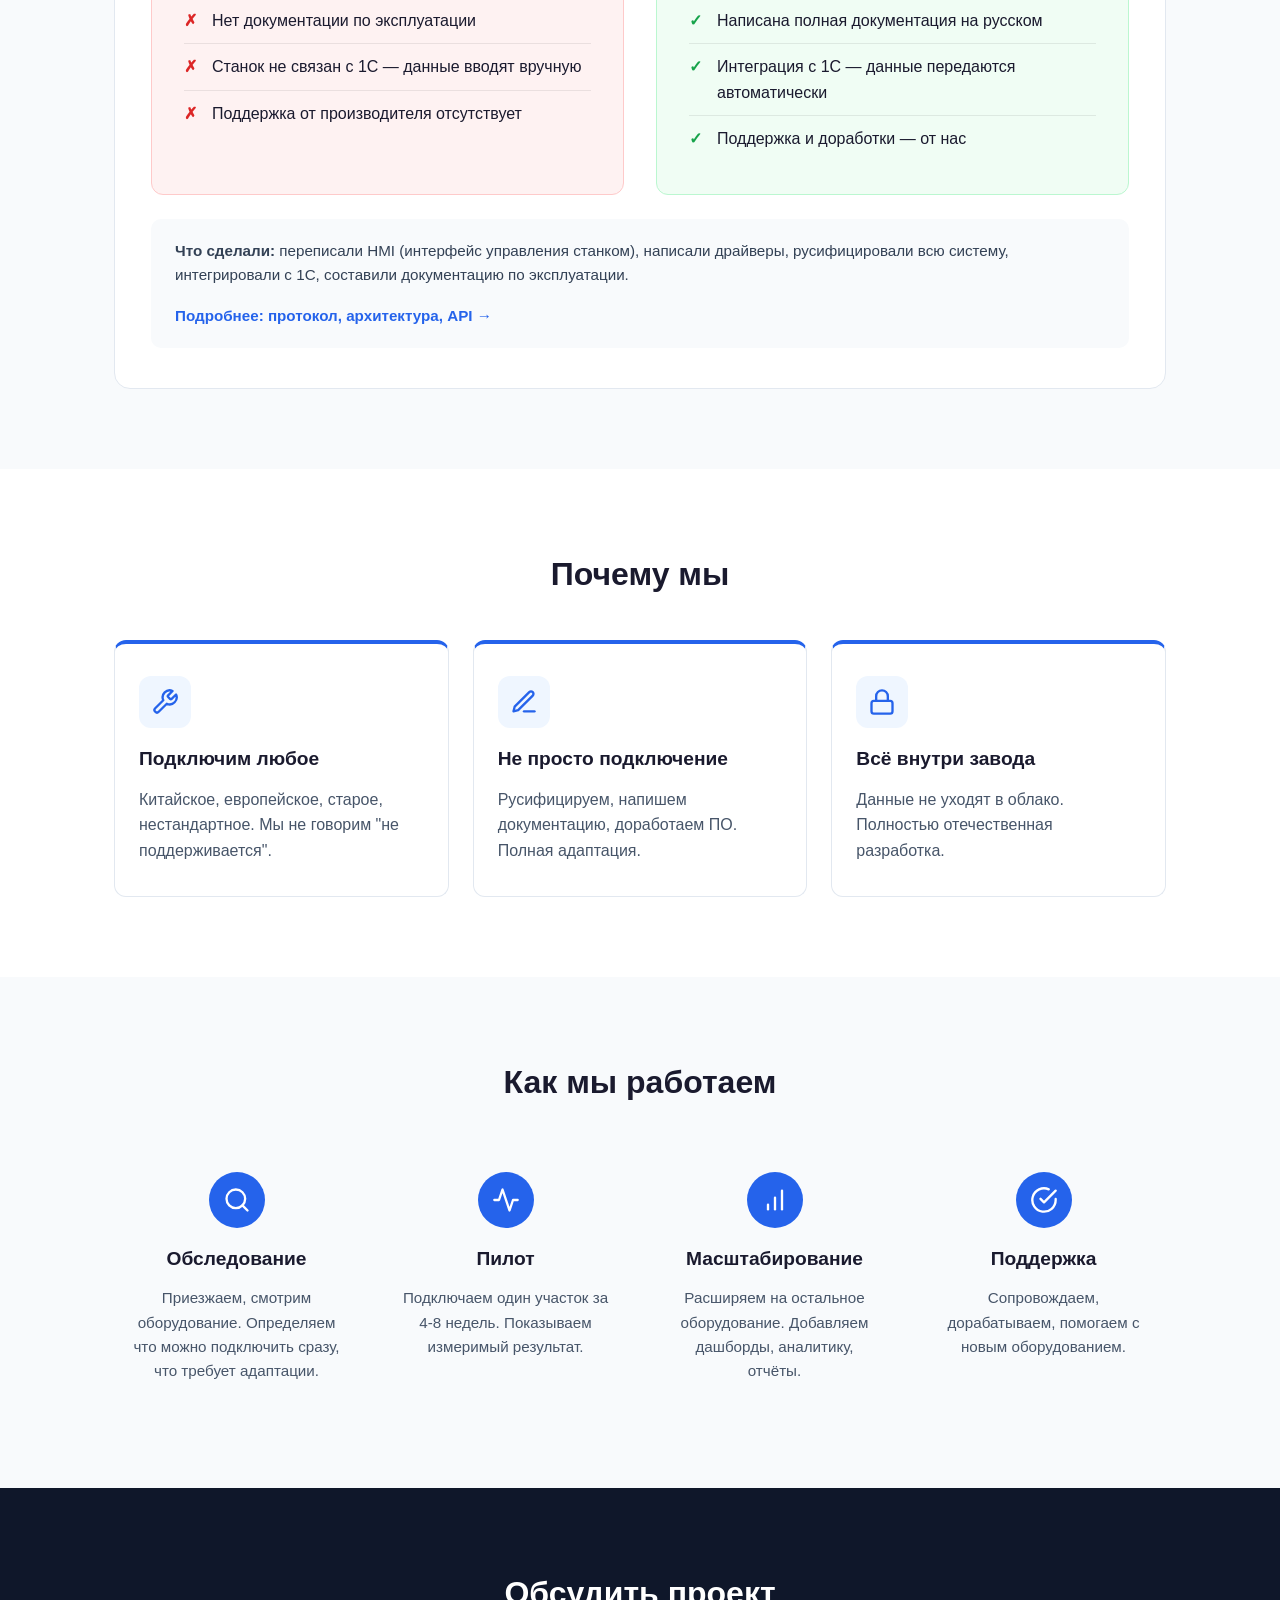
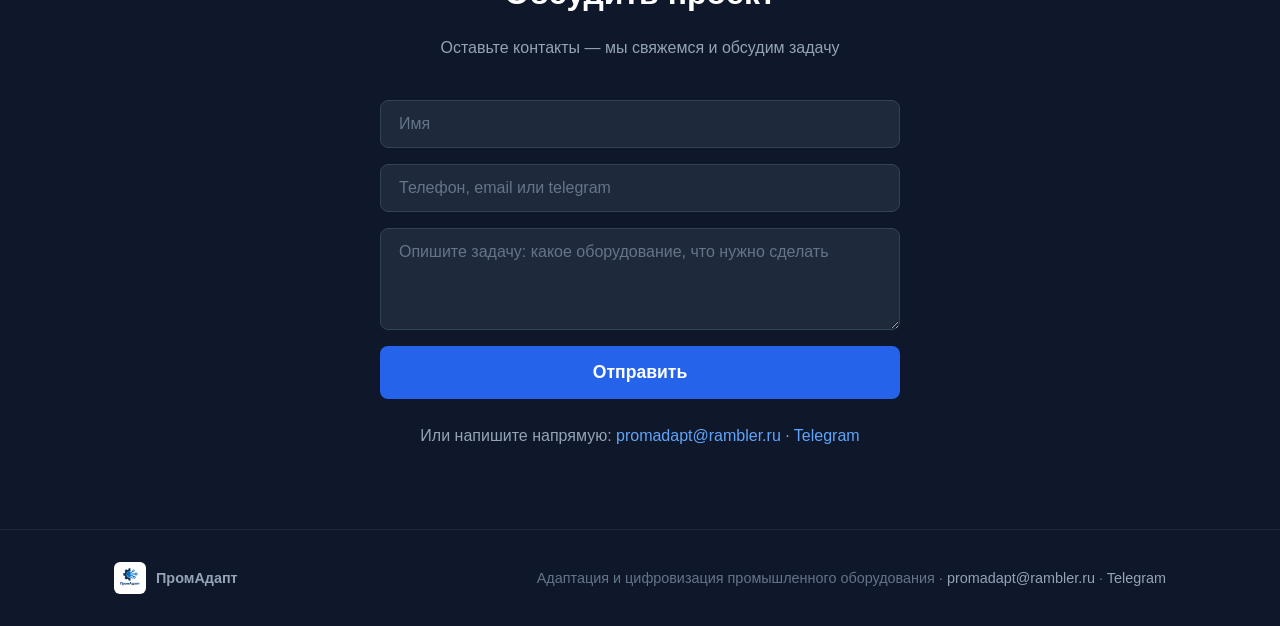
==== commit 23074931: "Добавлена страница кейса этикеточных станков, контакты в навбар, драйверы и шлюзы в услуги Co-Author" ====
--- a/index.html
+++ b/index.html
@@ -30,7 +30,12 @@
             <img src="img.png" alt="ПромАдапт" class="logo-img">
             <span class="logo-text">ПромАдапт</span>
         </a>
-        <a href="#contact" class="nav-btn">Обсудить проект</a>
+        <div class="nav-right">
+            <span class="nav-contact-label">Контакты:</span>
+            <a href="mailto:promadapt@rambler.ru" class="nav-contact">promadapt@rambler.ru</a>
+            <a href="https://t.me/prom_adapt" class="nav-contact">Telegram</a>
+            <a href="#contact" class="nav-btn">Обсудить проект</a>
+        </div>
     </div>
 </nav>
 
@@ -75,12 +80,14 @@
                     <li><strong>Русификация интерфейса</strong> — переписываем программу управления станком на русский язык</li>
                     <li><strong>Документация</strong> — составляем полную инструкцию по эксплуатации, которой не было</li>
                     <li><strong>Доработка ПО станка</strong> — переписываем неудобный или ограниченный заводской софт</li>
+                    <li><strong>Разработка драйверов</strong> — пишем драйверы под протоколы оборудования: Modbus RTU/TCP, OPC UA, MQTT, S7, FINS, проприетарные протоколы китайских PLC</li>
                     <li><strong>Подключение к сети</strong> — станок начинает отдавать данные в общую систему</li>
                 </ul>
             </div>
             <div class="col">
                 <h3>Цифровизация производства</h3>
                 <ul>
+                    <li><strong>Шлюзы сбора данных</strong> — разрабатываем устройства для сбора данных со станков и передачи в систему мониторинга</li>
                     <li><strong>Сбор данных</strong> — подключаемся к любому оборудованию, новому и старому</li>
                     <li><strong>Мониторинг</strong> — панели операторов, оповещения о сбоях</li>
                     <li><strong>Кастомные дашборды</strong> — экраны под ваши задачи, от цеха до кабинета директора</li>
@@ -163,6 +170,7 @@
             </div>
             <div class="case-details">
                 <p><strong>Что сделали:</strong> переписали HMI (интерфейс управления станком), написали драйверы, русифицировали всю систему, интегрировали с 1С, составили документацию по эксплуатации.</p>
+                <p style="margin-top: 16px"><a href="case-1.html" class="case-link">Подробнее: протокол, архитектура, API &rarr;</a></p>
             </div>
         </div>
 
--- a/style.css
+++ b/style.css
@@ -64,6 +64,27 @@
     font-weight: 700;
 }
 
+.nav-right {
+    display: flex;
+    align-items: center;
+    gap: 20px;
+}
+
+.nav-contact-label {
+    color: #64748b;
+    font-size: 0.9rem;
+}
+
+.nav-contact {
+    color: #94a3b8;
+    text-decoration: none;
+    font-size: 0.9rem;
+}
+
+.nav-contact:hover {
+    color: #fff;
+}
+
 .nav-btn {
     background: #2563eb;
     color: #fff;
@@ -320,6 +341,18 @@
     font-size: 0.95rem;
 }
 
+.case-link {
+    color: #2563eb;
+    text-decoration: none;
+    font-weight: 600;
+    transition: color 0.2s;
+}
+
+.case-link:hover {
+    color: #1d4ed8;
+    text-decoration: underline;
+}
+
 /* Why us */
 
 .why-card {
@@ -526,6 +559,11 @@
 }
 
 @media (max-width: 480px) {
+    .nav-contact,
+    .nav-contact-label {
+        display: none;
+    }
+
     .nav-btn {
         padding: 8px 16px;
         font-size: 0.85rem;
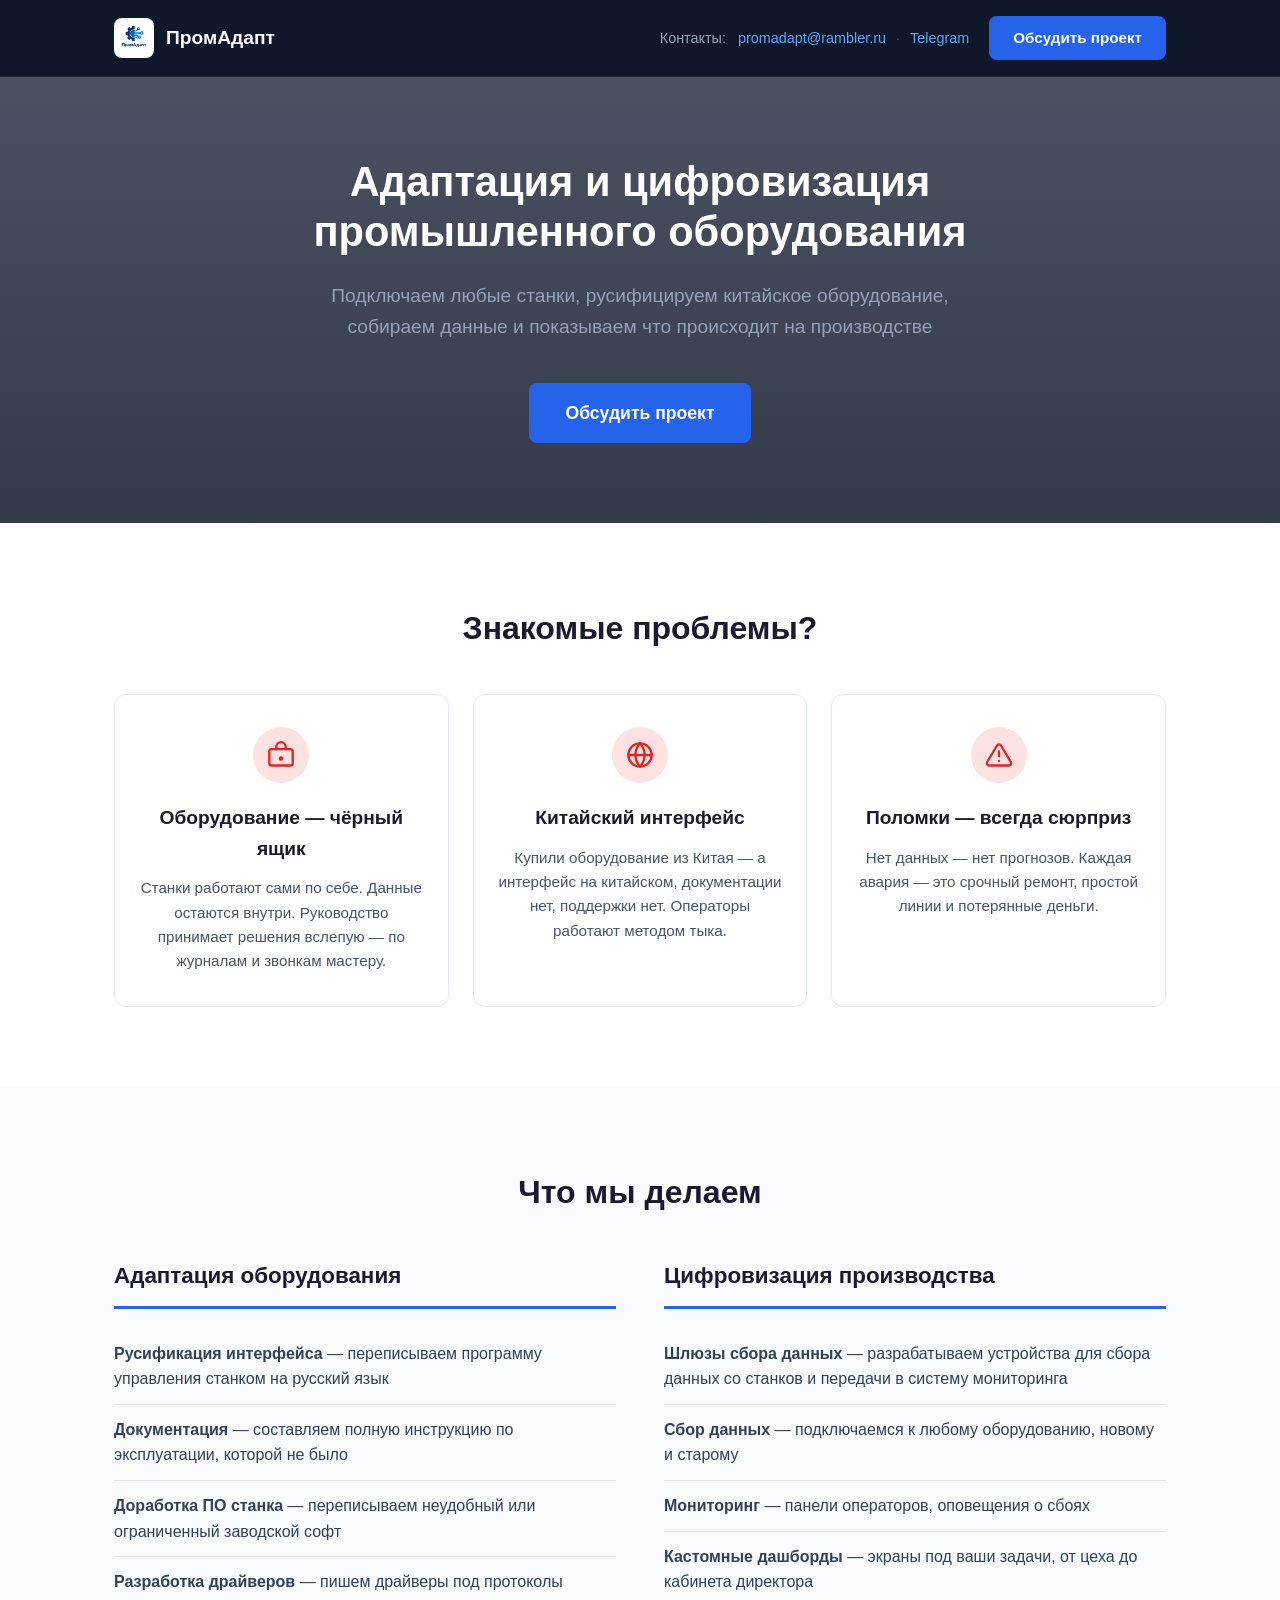
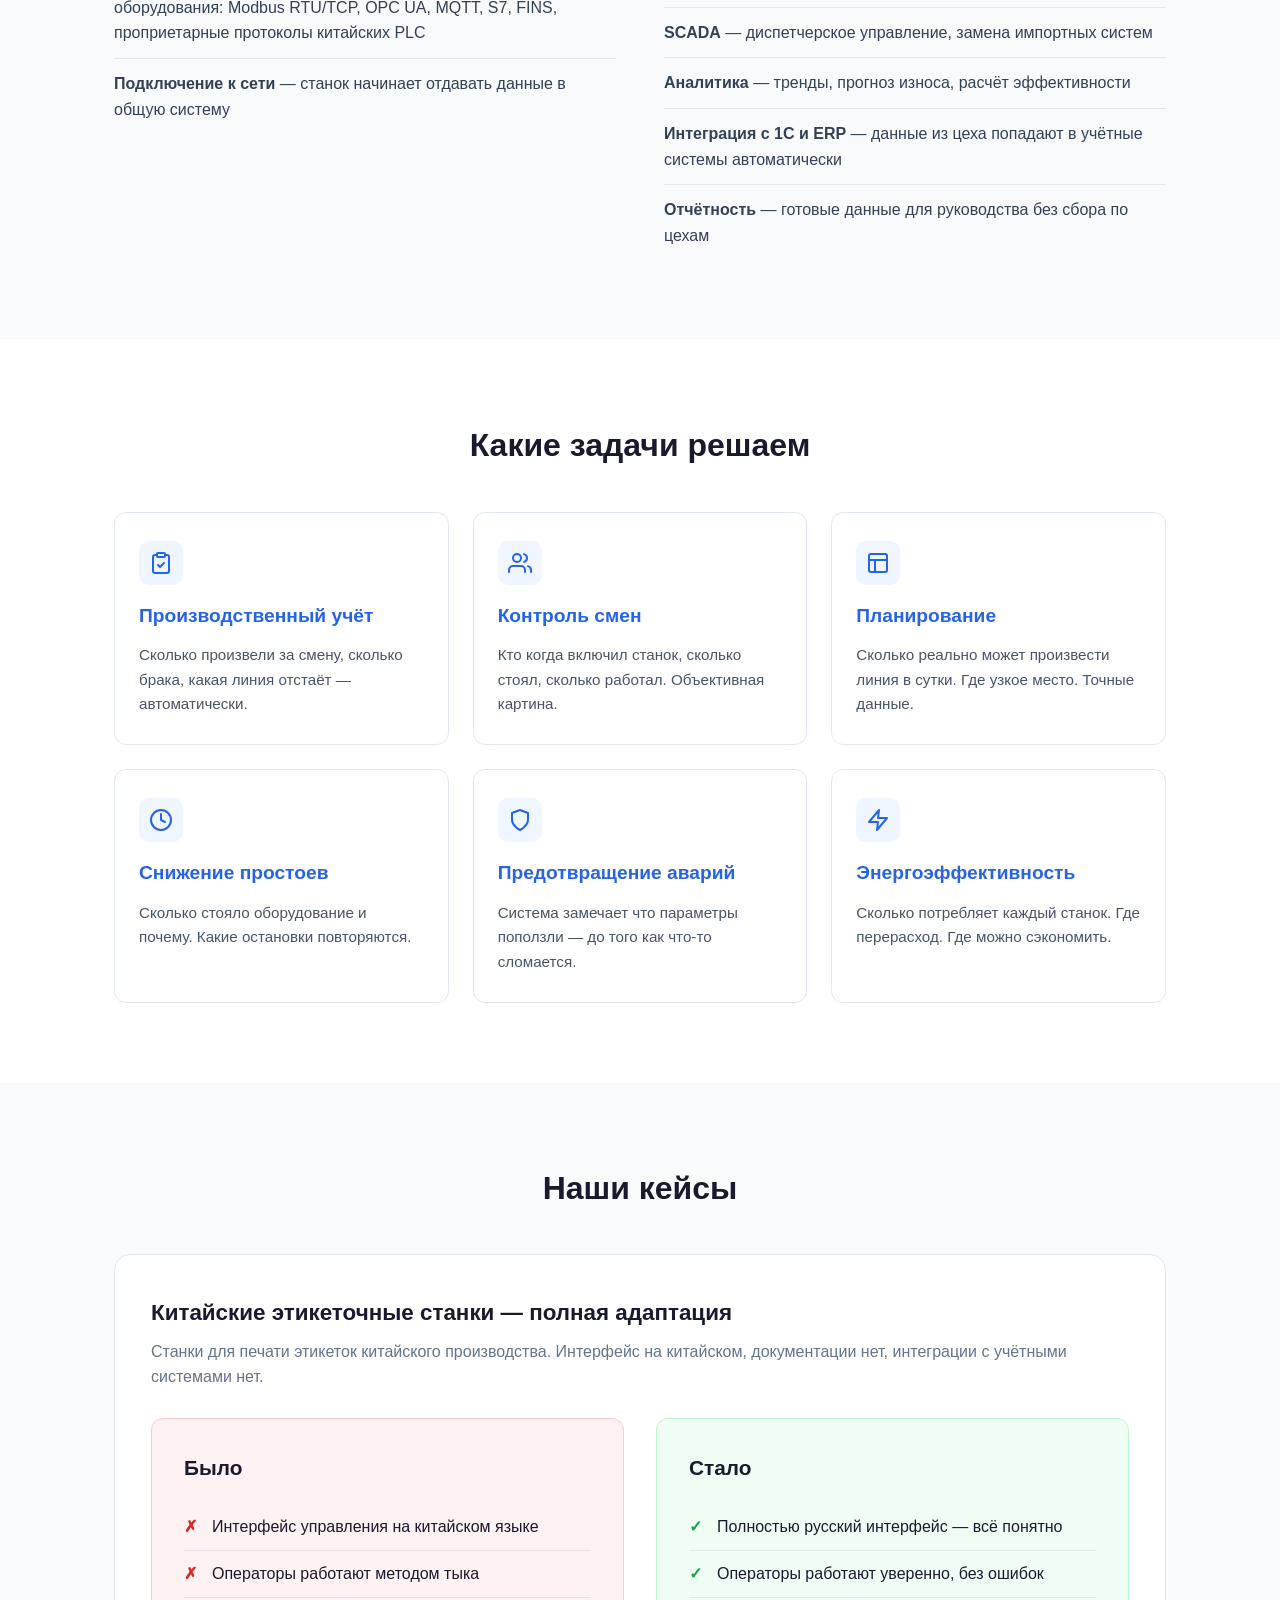
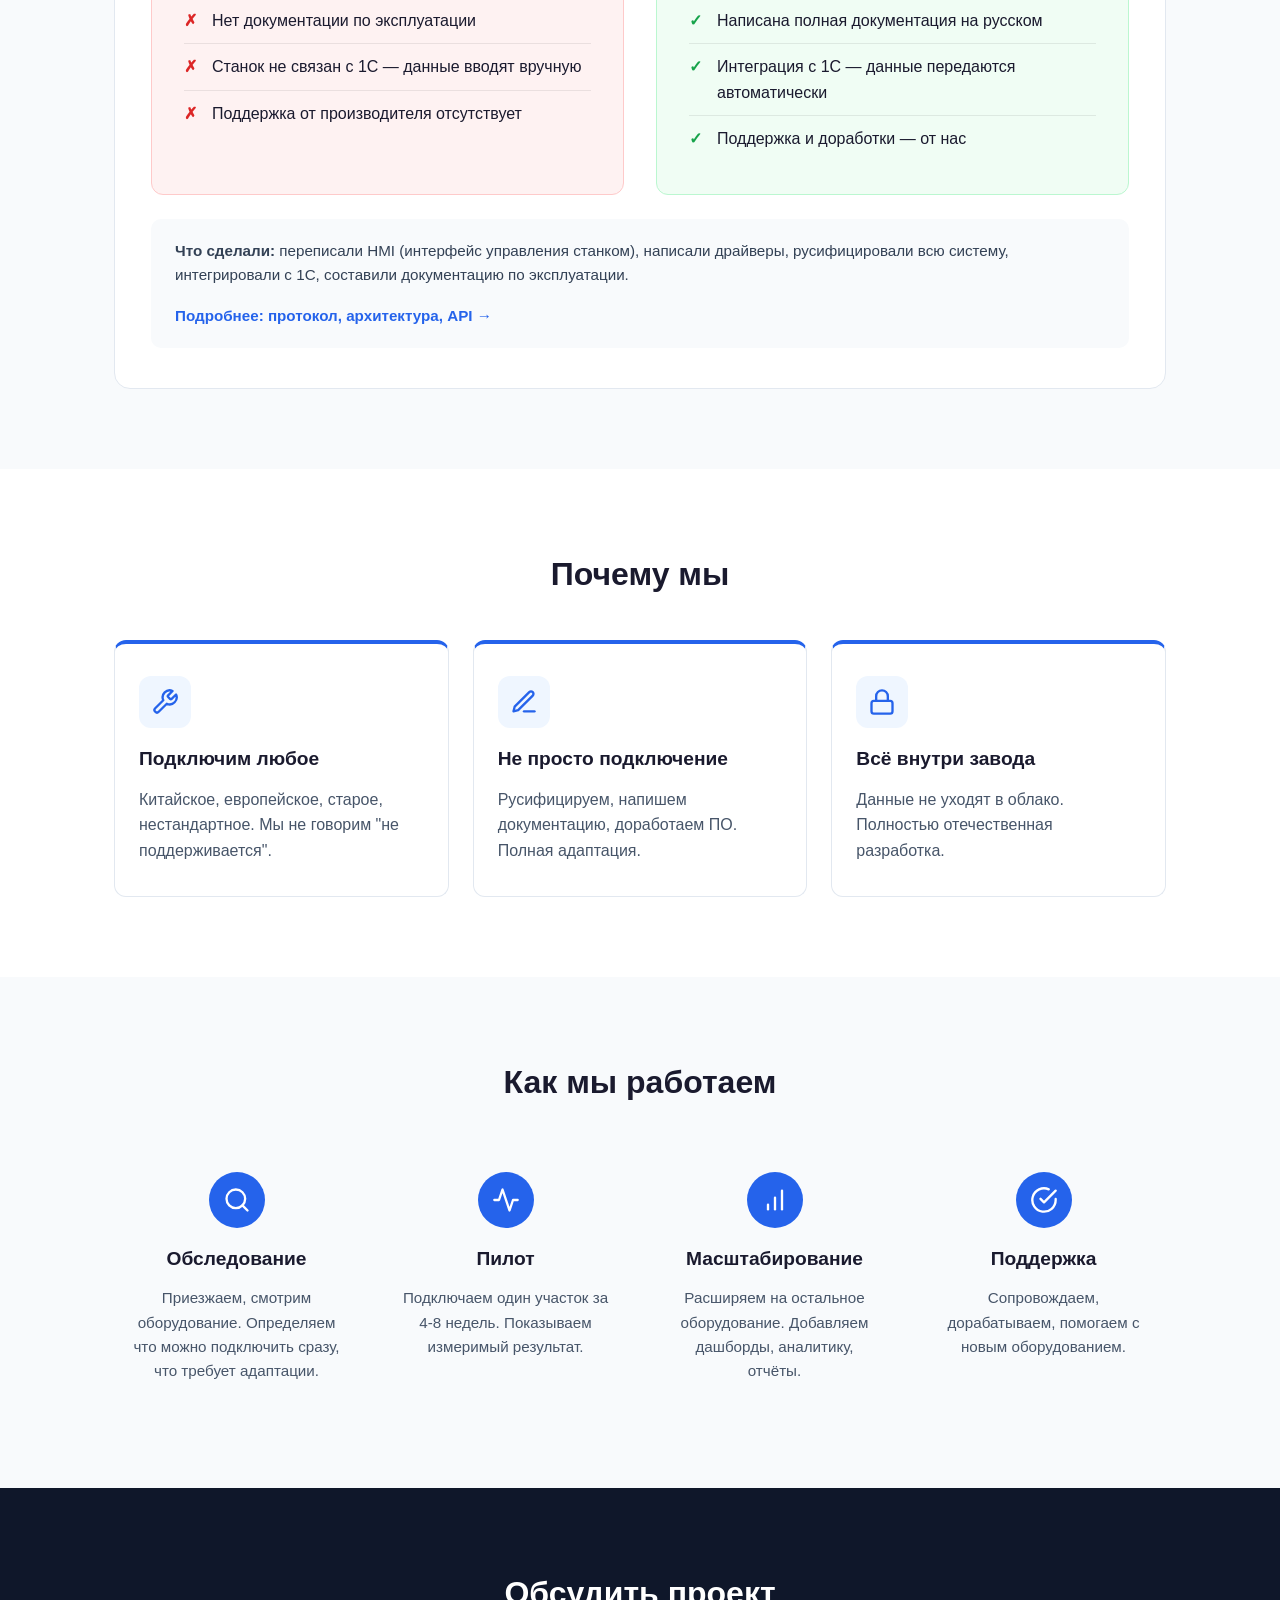
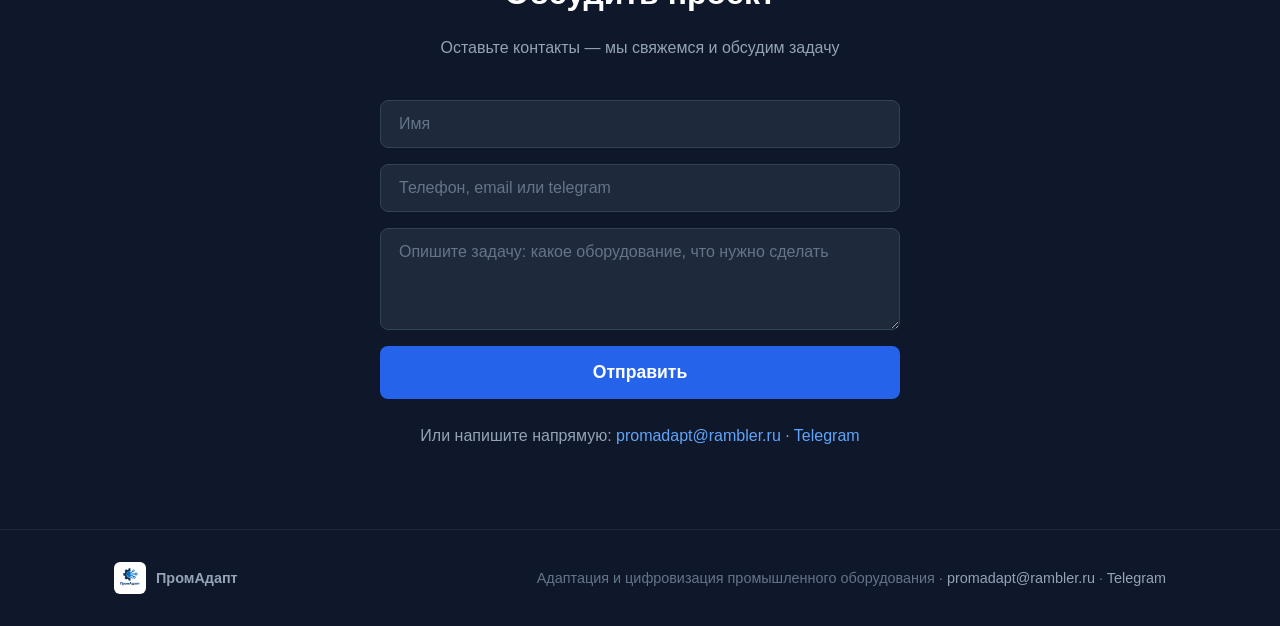
==== commit 009b6e2d: "Исправлены контакты в навбаре: голубые ссылки, разделитель, SEO для case-1 Co-Authored-By: Claude Op" ====
--- a/index.html
+++ b/index.html
@@ -33,6 +33,7 @@
         <div class="nav-right">
             <span class="nav-contact-label">Контакты:</span>
             <a href="mailto:promadapt@rambler.ru" class="nav-contact">promadapt@rambler.ru</a>
+            <span class="nav-sep">&middot;</span>
             <a href="https://t.me/prom_adapt" class="nav-contact">Telegram</a>
             <a href="#contact" class="nav-btn">Обсудить проект</a>
         </div>
--- a/style.css
+++ b/style.css
@@ -71,18 +71,30 @@
 }
 
 .nav-contact-label {
-    color: #64748b;
+    color: #94a3b8;
     font-size: 0.9rem;
+    margin-right: -8px;
 }
 
 .nav-contact {
-    color: #94a3b8;
+    color: #60a5fa;
     text-decoration: none;
     font-size: 0.9rem;
 }
 
+.nav-contact:visited {
+    color: #60a5fa;
+}
+
 .nav-contact:hover {
-    color: #fff;
+    color: #93bbfc;
+    text-decoration: underline;
+}
+
+.nav-sep {
+    color: #475569;
+    font-size: 0.9rem;
+    margin: 0 -10px;
 }
 
 .nav-btn {
@@ -560,7 +572,8 @@
 
 @media (max-width: 480px) {
     .nav-contact,
-    .nav-contact-label {
+    .nav-contact-label,
+    .nav-sep {
         display: none;
     }
 
